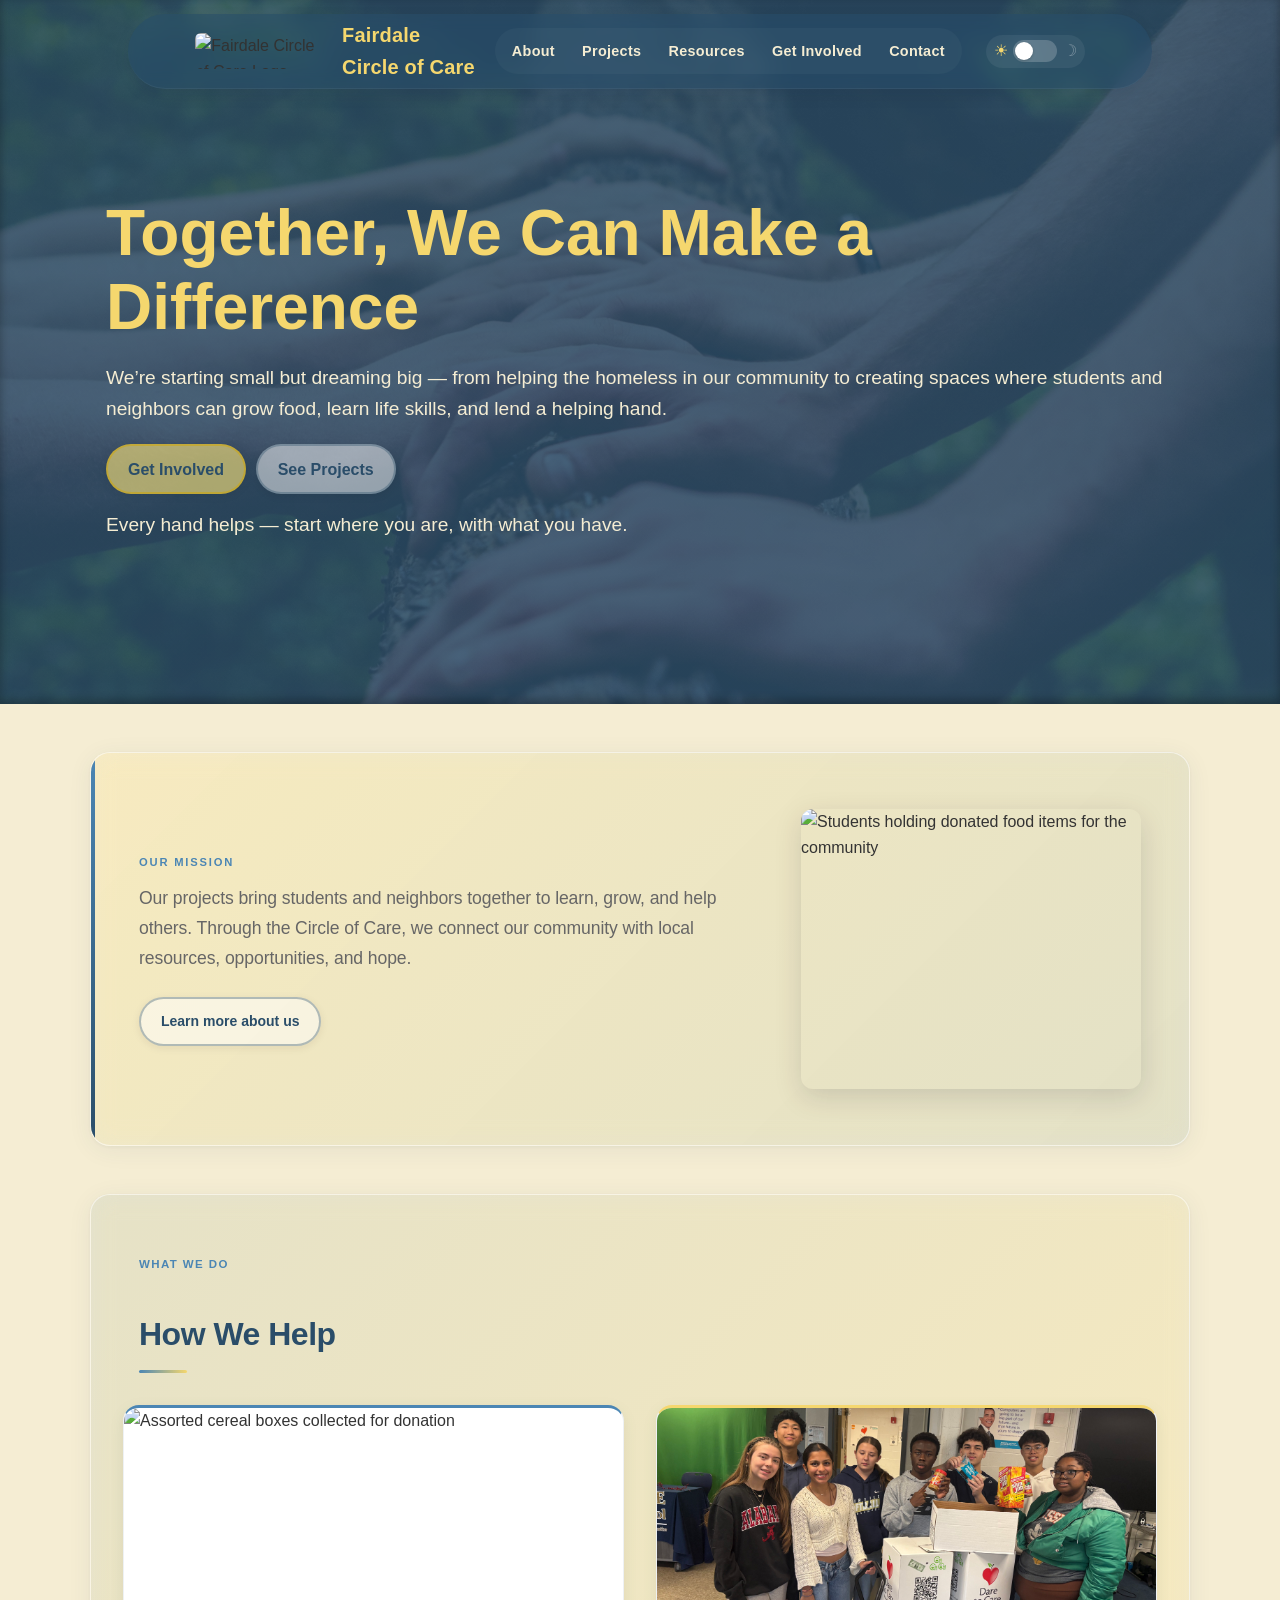
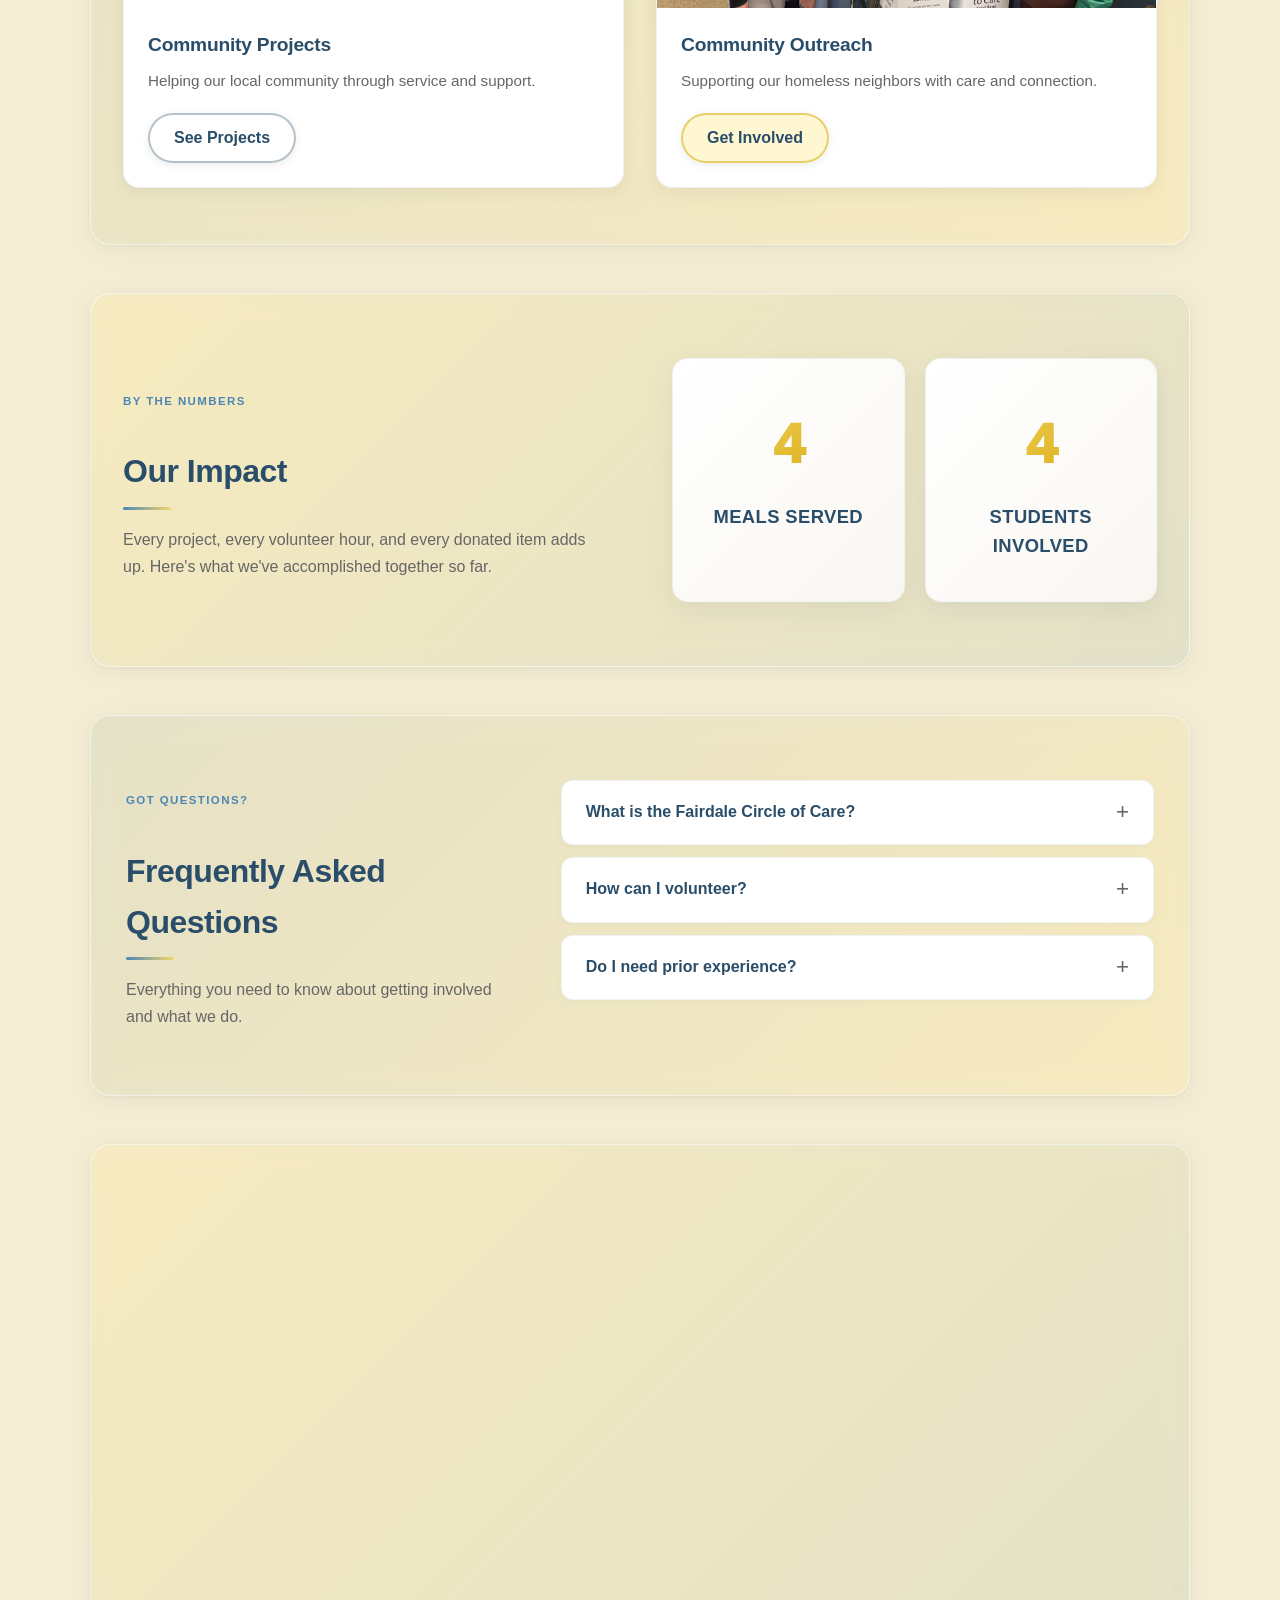
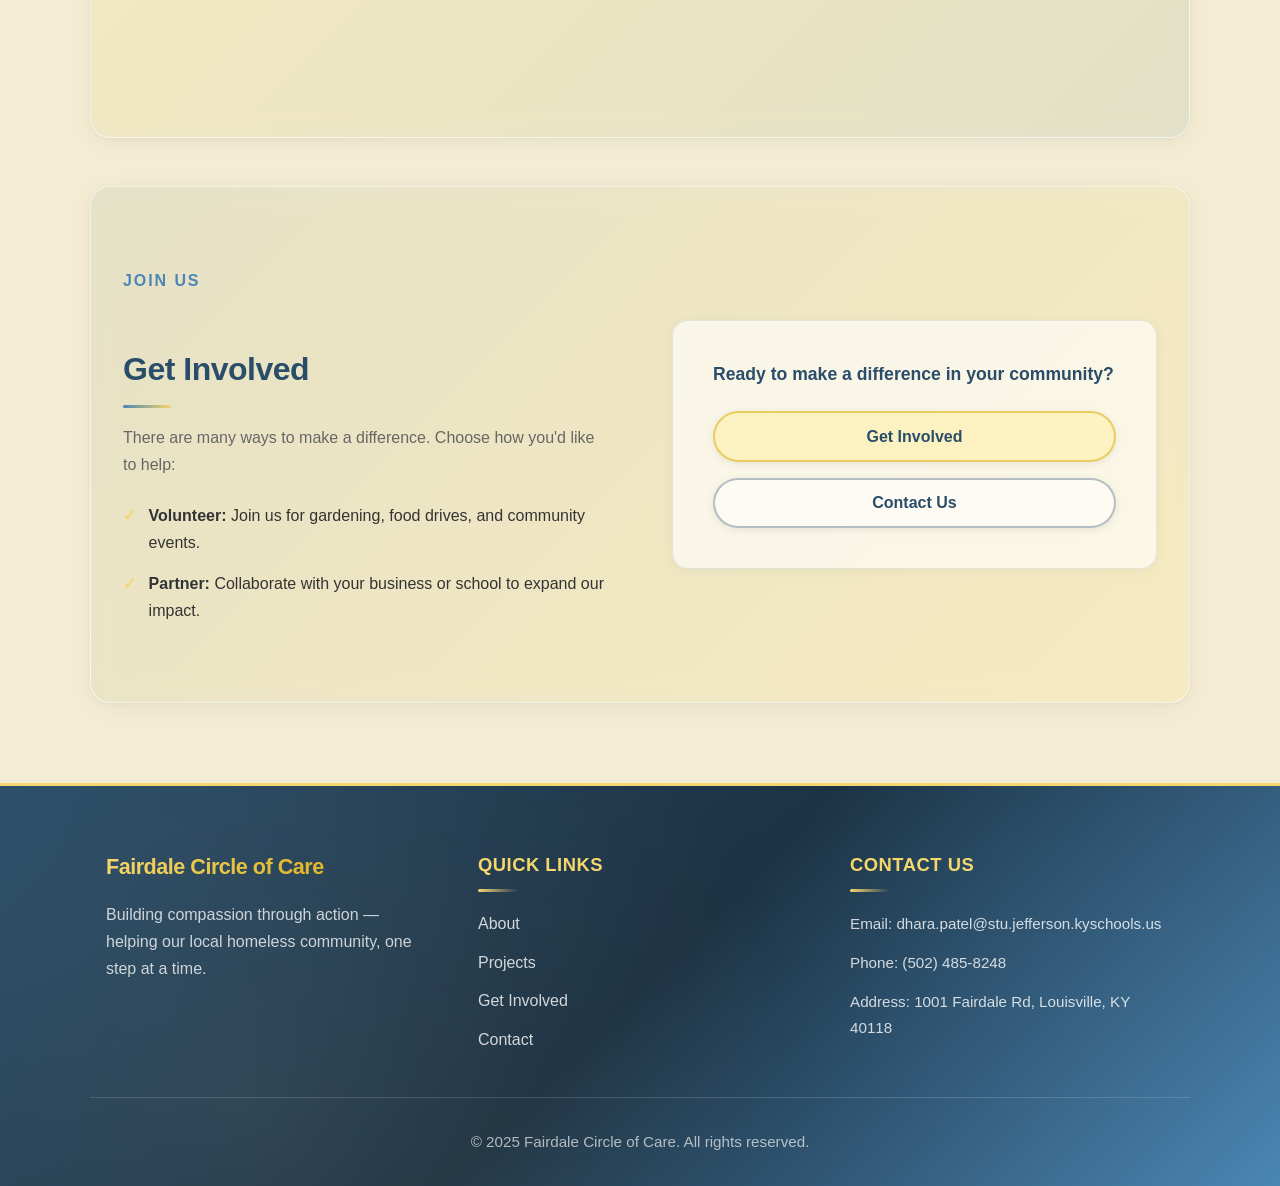
==== index.html @ db637d9d "initial commit Made-with: Cursor" ====
<!DOCTYPE html>
<html lang="en">
<head>
    <meta charset="utf-8" />
    <meta name="viewport" content="width=device-width, initial-scale=1" />
    <title>Fairdale Circle of Care | Home</title>
    <script>
      (function() {
        var theme = localStorage.getItem('theme');
        var prefersDark = window.matchMedia && window.matchMedia('(prefers-color-scheme: dark)').matches;
        var isDark = theme === 'dark' || (!theme && prefersDark);
        document.documentElement.setAttribute('data-theme', isDark ? 'dark' : 'light');
        document.documentElement.setAttribute('data-theme-initial', isDark ? 'dark' : 'light');
      })();
    </script>
    <link rel="stylesheet" href="style.css" />
    <link rel="icon" type="image/x-icon" href="images/Fairdale_High_logo_template_300.png">
</head>
<body>

    <header class="site-header" role="banner">
        <div class="container header-inner">
            <div class="brand">
                <a href="index.html" class="logo">
                        <img src="https://cmsv2-assets.apptegy.net/uploads/21334/logo/24148/Fairdale_High_logo_template_300.png" alt="Fairdale Circle of Care Logo" />
                        <h1 class="site-title">Fairdale Circle of Care</h1>
                </a>
                <p class="site-tagline">Building compassion through action — helping our local homeless community, one step at a time.</p>
            </div>
            <button class="nav-toggle" aria-label="Toggle navigation" aria-expanded="false">
                <span class="bar"></span>
                <span class="bar"></span>
                <span class="bar"></span>
            </button>
            <nav class="site-nav" role="navigation" aria-label="Main navigation">
                <ul>
                    <li><a href="about.html">About</a></li>
                    <li><a href="projects.html">Projects</a></li>
                    <li><a href="resources.html">Resources</a></li>
                    <li><a href="get-involved.html">Get Involved</a></li>
                    <li><a href="contact.html">Contact</a></li>
                </ul>
            </nav>
            <label class="theme-switch" aria-label="Toggle dark mode">
                <input type="checkbox" id="theme-toggle" class="theme-checkbox" />
                <span class="theme-icon theme-icon-sun" aria-hidden="true">☀</span>
                <span class="slider"></span>
                <span class="theme-icon theme-icon-moon" aria-hidden="true">☽</span>
            </label>
            <script>(function(){ var t = document.documentElement.getAttribute('data-theme'); var c = document.getElementById('theme-toggle'); if(c) c.checked = (t === 'dark'); })();</script>
        </div>
    </header>

    <main id="main" class="hero" role="main">
        <div class="container hero-inner">
            <div class="hero-content reveal">
                <h2 class="hero-title">Together, We Can Make a Difference</h2>
                <p class="hero-lead">
                    We’re starting small but dreaming big — from helping the homeless in our community to creating
          spaces where students and neighbors can grow food, learn life
          skills, and lend a helping hand.</p>
                <div class="hero-cta">
                    <a class="btn btn-primary" href="get-involved.html">Get Involved</a>
                    <a class="btn btn-secondary" href="projects.html">See Projects</a>
                </div>
                <p class="hero-note">Every hand helps — start where you are, with what you have.</p>
            </div>
        </div>

    </main>
        <div class="mission reveal">
            <div class="mission-statement">
                <h2>Our Mission</h2>
                <p>Our projects bring students and neighbors together to learn, grow, and help others. Through the Circle of Care, we connect our community with local resources, opportunities, and hope.</p>
                <a class="btn btn-secondary mission-btn" href="about.html">Learn more about us</a>
            </div>
            <div class="mission-image">
                <img src="images/IMG_8258.jpg" alt="Students holding donated food items for the community" />
            </div>
        </div>
    <section class="efforts-section">
        <div class="container efforts-header reveal">
            <p class="section-eyebrow">What we do</p>
            <h2>How We Help</h2>
        </div>
        <div class="efforts" data-stagger>
            <div class="card reveal" id="gardenCard">
                <div class="card-image">
                    <img src="images/IMG_8283.JPG" alt="Assorted cereal boxes collected for donation" />
                </div>
                <h3>Community Projects</h3>
                <p>Helping our local community through service and support.</p>
                <a class="btn btn-secondary" href="projects.html">See Projects</a>
            </div>
            <div class="card reveal" id="commCard">
                <div class="card-image">
                    <img src="images/IMG_8388.JPG" alt="Students posing with boxes of donated items" />
                </div>
                <h3>Community Outreach</h3>
                <p>Supporting our homeless neighbors with care and connection.</p>
                <a class="btn btn-primary" href="get-involved.html">Get Involved</a>
            </div>
        </div>
    </section>
    <!-- Impact statistics section -->
    <section class="impact">
      <div class="container impact-layout">
        <div class="impact-intro reveal">
          <p class="section-eyebrow">By the numbers</p>
          <h2>Our Impact</h2>
          <p class="impact-desc">Every project, every volunteer hour, and every donated item adds up. Here's what we've accomplished together so far.</p>
        </div>
        <div class="impact-stats" data-stagger>
          <div class="stat reveal">
            <span class="count" data-target="100">50+</span>
            <p>Meals Served</p>
          </div>
          <div class="stat reveal">
            <span class="count" data-target="100">200+</span>
            <p>Students Involved</p>
          </div>
        </div>
      </div>
    </section>


    <!-- FAQ section -->
    <section class="faq">
      <div class="container faq-layout">
        <div class="faq-intro reveal">
          <p class="section-eyebrow">Got questions?</p>
          <h2>Frequently Asked Questions</h2>
          <p class="faq-desc">Everything you need to know about getting involved and what we do.</p>
        </div>
        <div class="faq-items reveal">
          <div class="faq-item">
            <button class="faq-question">What is the Fairdale Circle of Care?</button>
            <div class="faq-answer">
              <p>We are a student and community initiative focused on helping our homeless neighbors, building gardens, and teaching life skills through service projects.</p>
            </div>
          </div>
          <div class="faq-item">
            <button class="faq-question">How can I volunteer?</button>
            <div class="faq-answer">
              <p>You can sign up through our <a href="get-involved.html">Get Involved</a> page. Opportunities include gardening, food drives, and event support.</p>
            </div>
          </div>
          <div class="faq-item">
            <button class="faq-question">Do I need prior experience?</button>
            <div class="faq-answer">
              <p>No experience is required! We welcome anyone willing to lend a helping hand and learn along the way.</p>
            </div>
          </div>
        </div>
      </div>
    </section>


    <!-- Testimonials section -->
    <section class="testimonies">
      <div class="container">
        <div class="testimonies-header reveal">
          <p class="section-eyebrow">Testimonials</p>
          <h2>What People Say</h2>
        </div>
        <div class="testimonials-grid" data-stagger>
          <div class="testimonial-card reveal">
            <div class="testimonial-stars">★★★★★</div>
            <p class="testimonial-text">"The Fairdale Circle of Care has made a real difference in our community. Seeing students come together to help others is truly inspiring."</p>
            <p class="testimonial-author">VOLUNTEER: MUSSA OMARR</p>
          </div>
          <div class="testimonial-card reveal">
            <div class="testimonial-stars">★★★★★</div>
            <p class="testimonial-text">"This initiative teaches our students compassion and leadership while making a tangible impact. Couldn't ask for more from a school program."</p>
            <p class="testimonial-author">TEACHER: KATE ADAMS</p>
          </div>
          <div class="testimonial-card reveal">
            <div class="testimonial-stars">★★★★★</div>
            <p class="testimonial-text">"Being part of this community garden changed my perspective on what we can achieve together. Everyone is welcome, and that means everything."</p>
            <p class="testimonial-author">STUDENT: MAKAI GREEN</p>
          </div>
        </div>
      </div>
    </section>


    <!-- ============ GET INVOLVED SECTION =========== -->
    <section class="get-involved" id="get-involved">
      <div class="container get-involved-layout">
        <div class="get-involved-text reveal">
          <p class="section-eyebrow">Join us</p>
          <h2>Get Involved</h2>
          <p>There are many ways to make a difference. Choose how you'd like to help:</p>
          <ul>
            <li><strong>Volunteer:</strong> Join us for gardening, food drives, and community events.</li>
            <li><strong>Partner:</strong> Collaborate with your business or school to expand our impact.</li>
          </ul>
        </div>
        <div class="get-involved-cta-box reveal">
          <p>Ready to make a difference in your community?</p>
          <a class="btn btn-primary" href="get-involved.html">Get Involved</a>
          <a class="btn btn-secondary" href="contact.html">Contact Us</a>
        </div>
      </div>
    </section>


    <!-- ========= FOOTER ========= -->
    <footer class="site-footer">
      <div class="container footer-inner">
        <div class="footer-about">
          <h3>Fairdale Circle of Care</h3>
          <p>Building compassion through action — helping our local homeless community, one step at a time.</p>
        </div>
        <div class="footer-links">
          <h4>Quick Links</h4>
          <ul>
            <li><a href="about.html">About</a></li>
            <li><a href="projects.html">Projects</a></li>
            <li><a href="get-involved.html">Get Involved</a></li>
            <li><a href="contact.html">Contact</a></li>
          </ul>
        </div>
        <div class="footer-contact">
          <h4>Contact Us</h4>
          <p>Email: <a href="mailto:dhara.patel@stu.jefferson.kyschools.us">dhara.patel@stu.jefferson.kyschools.us</a></p>
          <p>Phone: <a href="tel:+15024858248">(502) 485-8248</a></p>
          <p>Address: 1001 Fairdale Rd, Louisville, KY 40118</p>
        </div>
      </div>
      <div class="footer-bottom">
        <p>&copy; 2025 Fairdale Circle of Care. All rights reserved.</p>
      </div>
    </footer>

    <script src="script.js"></script>
</body>
</html>
---- style.css ----
:root { /* colors and typography */
  font-family: Inter, sans-serif;
  font-feature-settings: 'liga' 1, 'calt' 1; /* fix for Chrome */
  --deep-blue: #2a4d69;
  --sky: #4b86b4;
  --soft-gold: #f5d76e;
  --cream: #f5edd3;
  --text: #333333;
  --gray: #666666;
  --mobile-padding: 1rem;
  --tablet-padding: 1.5rem;
  /* Section glass-gradient tokens */
  --section-a: linear-gradient(135deg, rgba(75,134,180,0.10) 0%, rgba(245,215,110,0.10) 100%);
  --section-b: linear-gradient(135deg, rgba(245,215,110,0.10) 0%, rgba(75,134,180,0.12) 100%);
  --section-border: rgba(255,255,255,0.55);
  --section-shadow: 0 4px 24px rgba(42,77,105,0.07), 0 1px 4px rgba(42,77,105,0.05);
}


/* Dark Mode Color Scheme */
[data-theme="dark"] {
  --bg-color: #121212;
  --text-color: #ffffff;
  --section-a: linear-gradient(135deg, rgba(75,134,180,0.18) 0%, rgba(212,168,78,0.10) 100%);
  --section-b: linear-gradient(135deg, rgba(212,168,78,0.10) 0%, rgba(75,134,180,0.18) 100%);
  --section-border: rgba(255,255,255,0.07);
  --section-shadow: 0 4px 24px rgba(0,0,0,0.25), 0 1px 4px rgba(0,0,0,0.15);
}


@supports (font-variation-settings: normal) {
  :root { font-family: InterVariable, sans-serif; }
}
* {
  box-sizing: border-box;
}
html {
  scroll-behavior: smooth;
}
body { /* global body styles */
  margin: 0;
  background-color: var(--cream);
  color: var(--text);
  line-height: 1.6;
  overflow-x: hidden;
}

/* Ensure the root doesn't allow horizontal scrolling — keeps layout clipped to viewport */
html, body {
  max-width: 100vw;
  overflow-x: hidden;
}

/* Guard against oversized images or absolutely positioned decorations causing scroll */
img, picture, video {
  max-width: 100%;
  height: auto;
  display: block;
}

/* Decorative pseudo-elements that sit outside their containers should not cause page scroll */
*:before, *:after {
  box-sizing: border-box;
}


.container { /* global content wrapper */
  max-width: 1100px;
  margin: 0 auto;
  width: 100%;
  padding: 0 1rem;
}

iframe{
  width: 100%;
  height: 600px;
  border: none;
  border-radius: 8px;
  box-shadow: 0 4px 12px rgba(0,0,0,0.1);
}

.site-header { /* sticky header */
  position: fixed;
  top: 0;
  left: 50%;
  transform: translateX(-50%);
  width: 60%;
  z-index: 1000;
  padding: 0.3rem 0;
  background: rgba(42, 77, 105, 0.55); /* thin glass */
  backdrop-filter: blur(8px) saturate(120%);
  -webkit-backdrop-filter: blur(8px) saturate(120%);
  border-bottom: 1px solid rgba(255,255,255,0.05);
  transition: background 240ms ease, box-shadow 240ms ease, transform 240ms ease;
  box-shadow: 0 6px 18px rgba(11, 24, 35, 0.06);
  margin-top: 0.9rem;
  border-radius: 5rem;
}


.site-header.scrolled { /* solid header on scroll */
  background: rgba(42, 77, 105, 0.9);
  box-shadow: 0 10px 30px rgba(11, 24, 35, 0.12);
  transform: translateY(0);
}


@media (max-width: 1310px) {
  .site-header {
    width: 80%;
  }
  .site-nav ul {
    gap: 0.1rem;
    padding: 0.3rem;
  }
  .site-nav a {
    padding: 0.38rem 0.6rem;
    font-size: 0.875rem;
  }
}

@media (max-width: 1024px) {
  .site-header {
    width: 90%;
  }
  .site-nav ul {
    gap: 0.05rem;
    padding: 0.25rem;
  }
  .site-nav a {
    padding: 0.35rem 0.45rem;
    font-size: 0.82rem;
    letter-spacing: 0.1px;
  }
}

@media (max-width: 768px) {
  .site-header {
    width: 90%;
    border-radius: 0;
    margin-top: 0;
  }
}


@media (max-width: 480px) {
  .site-header {
    width: 100%;
  }
}


/* inner layout */
.header-inner {
  display: flex;
  align-items: center;
  justify-content: space-between;
  gap: 1rem;
  max-width: 1100px;
  margin: 0 auto;
  width: 90%;
  padding: 0 1rem;
  min-height: 64px;
}


/* branding */
.site-title {
  color: var(--soft-gold);
  font-size: 1.25rem;
  margin: 0;
  font-weight: 800;
  letter-spacing: 0.2px;
  display: inline-flex;
  align-items: center;
  gap: 0.6rem;
  transition: transform 180ms ease;
  transform-origin: center;
  will-change: transform;
}


.site-title:hover { /* hover effect on site title */
  text-decoration: none;
  transform: scale(1.02);
}


/* show a small tagline on larger screens */
.site-tagline {
  display: none;
  color: rgba(255,255,255,0.85);
  font-weight: 600;
  font-size: 0.85rem;
  margin-left: 0.4rem;
  opacity: 0.95;
}


html[data-theme="dark"] .site-tagline {
  color: rgba(224,224,224,0.85);
}


/* nav container */
.site-nav {
  display: flex;
  align-items: center;
  gap: 0.5rem;
}


.site-nav ul {
  list-style: none;
  display: flex;
  gap: 0.2rem;
  margin: 0;
  padding: 0.3rem;
  align-items: center;
  background: rgba(255,255,255,0.03);
  border-radius: 999px;
  transition: background 180ms ease, box-shadow 180ms ease;
  width: 100%;
  box-sizing: border-box;
  flex:1;
}


/* links */
.site-nav a {
  display: inline-block;
  text-decoration: none;
  color: var(--cream);
  font-weight: 700;
  letter-spacing: 0.3px;
  font-size: 0.9rem;
  padding: 0.4rem 0.75rem;
  border-radius: 999px;
  transition: background 160ms ease, transform 160ms ease, box-shadow 160ms ease;
  backdrop-filter: none;
  white-space: nowrap;
}


/* hover / focus states */
.site-nav a:hover,
.site-nav a:focus {
  background: rgba(255,255,255,0.09);
  transform: translateY(-3px);
  box-shadow: 0 8px 20px rgba(11, 24, 35, 0.09);
  outline: none;
}


/* subtle pressed state */
.site-nav a:active {
  transform: translateY(0);
  box-shadow: none;
}


/* primary CTA inside nav */
.site-nav a.primary {
  background: linear-gradient(180deg, #ffe87c, #d4a500);
  color: var(--deep-blue);
  box-shadow: 0 6px 0 rgba(183,139,0,0.9), 0 10px 20px rgba(0,0,0,0.12);
  font-weight: 800;
}
/* primary CTA hover */
.site-nav a.primary:hover {
  transform: translateY(-2px);
  box-shadow: 0 8px 0 rgba(183,139,0,0.95), 0 12px 28px rgba(0,0,0,0.15);
}


/* responsive: collapse nav into a toggle on small screens */
.nav-toggle {
  display: none;
  flex-direction: column;
  justify-content: center;
  align-items: center;
  gap: 5px;
  width: 40px;
  height: 40px;
  background: rgba(255,255,255,0.1);
  border: none;
  border-radius: 10px;
  cursor: pointer;
  padding: 0;
  flex-shrink: 0;
  transition: background 0.2s ease;
}

.nav-toggle:hover {
  background: rgba(255,255,255,0.18);
}

/* The three bars */
.bar {
  display: block;
  width: 20px;
  height: 2px;
  background: #ffffff;
  border-radius: 2px;
  transition: transform 0.3s ease, opacity 0.3s ease, width 0.3s ease;
  transform-origin: center;
}

/* Animate to X when open */
.nav-toggle.open .bar:nth-child(1) {
  transform: translateY(7px) rotate(45deg);
}
.nav-toggle.open .bar:nth-child(2) {
  opacity: 0;
  width: 0;
}
.nav-toggle.open .bar:nth-child(3) {
  transform: translateY(-7px) rotate(-45deg);
}
/* toggle hover/focus */







/* ========= DARK MODE THEME SWITCH (utility, far right, sun/moon icon) ========= */
.theme-switch {
  display: flex;
  align-items: center;
  gap: 0.35rem;
  cursor: pointer;
  padding: 0.35rem 0.5rem;
  border-radius: 999px;
  background: rgba(255, 255, 255, 0.06);
  transition: background 0.2s ease;
  margin-left: 0.5rem;
  z-index: 2100;
  flex-shrink: 0;
}

.theme-switch:hover {
  background: rgba(255, 255, 255, 0.1);
}

.theme-checkbox {
  position: absolute;
  opacity: 0;
  pointer-events: none;
}

.theme-icon {
  font-size: 1rem;
  line-height: 1;
  opacity: 0.7;
  transition: opacity 0.2s ease;
}

.theme-icon-sun { color: #f5d76e; }
.theme-icon-moon { color: rgba(255,255,255,0.9); }

html[data-theme="dark"] .theme-icon-sun { opacity: 0.4; }
html[data-theme="dark"] .theme-icon-moon { opacity: 1; }

.theme-checkbox:checked ~ .theme-icon-sun { opacity: 0.4; }
.theme-checkbox:checked ~ .theme-icon-moon { opacity: 1; }
.theme-checkbox:not(:checked) ~ .theme-icon-sun { opacity: 1; }
.theme-checkbox:not(:checked) ~ .theme-icon-moon { opacity: 0.4; }

.slider {
  position: relative;
  width: 44px;
  height: 22px;
  background: rgba(255, 255, 255, 0.2);
  border-radius: 999px;
  transition: background 0.2s ease;
}

html[data-theme="dark"] .theme-switch .slider {
  background: rgba(0, 0, 0, 0.3);
}

.slider::before {
  content: '';
  position: absolute;
  width: 18px;
  height: 18px;
  background: white;
  border-radius: 50%;
  top: 2px;
  left: 2px;
  transition: transform 0.25s ease;
  box-shadow: 0 1px 3px rgba(0, 0, 0, 0.2);
}

.theme-checkbox:checked ~ .slider::before {
  transform: translateX(22px);
}


@media (max-width: 780px) {
  .site-header {
    position: fixed;
    top: 0;
    left: 0;
    width: 100%;
    margin-top: 0;
    transform: none;
    border-radius: 0px;
    padding: 0.6rem 1rem;
    background: rgba(42, 77, 105, 0.75);
    backdrop-filter: blur(12px) saturate(150%);
    -webkit-backdrop-filter: blur(12px) saturate(150%);
    box-shadow: 0 4px 24px rgba(0, 0, 0, 0.25);
    border-bottom: 1px solid rgba(255,255,255,0.1);
    z-index: 2000;
    transition: all 0.3s ease;


  }
  .nav-toggle {
    display: inline-flex;
  }

  .header-inner {
    padding: 0 1rem;
    justify-content: space-between;
    align-items: center;
    min-height: 56px;
  }

  /* ensure the theme-switch remains visible and aligned on small screens */
  .header-inner .theme-switch {
    margin-left: 0.5rem;
  }

  /* Mobile nav panel — slides down from header */
  .site-nav {
    position: fixed;
    top: 56px;
    left: 0;
    right: 0;
    width: 100%;
    background: rgba(42, 77, 105, 0.82);
    backdrop-filter: blur(20px) saturate(160%);
    -webkit-backdrop-filter: blur(20px) saturate(160%);
    border-bottom: 1px solid rgba(255,255,255,0.12);
    box-shadow: 0 12px 40px rgba(0,0,0,0.18);
    overflow: hidden;
    /* hidden state */
    max-height: 0;
    opacity: 0;
    pointer-events: none;
    transition: max-height 0.35s cubic-bezier(0.4, 0, 0.2, 1),
                opacity 0.25s ease;
    z-index: 9999;
  }

  .site-nav.open {
    max-height: 400px;
    opacity: 1;
    pointer-events: auto;
  }

  .site-nav ul {
    display: flex;
    flex-direction: column;
    gap: 0;
    padding: 0.5rem 1rem 1rem;
    background: transparent;
    border-radius: 0;
    box-shadow: none;
    width: 100%;
  }

  .site-nav li {
    width: 100%;
    border-bottom: 1px solid rgba(255,255,255,0.06);
  }

  .site-nav li:last-child {
    border-bottom: none;
  }

  .site-nav a {
    display: flex;
    align-items: center;
    width: 100%;
    padding: 1.1rem 0.75rem;
    font-size: 1.1rem;
    font-weight: 700;
    color: rgba(255,255,255,0.92);
    border-radius: 0;
    letter-spacing: 0.2px;
    transition: color 0.2s ease, padding-left 0.2s ease;
  }

  .site-nav a:hover,
  .site-nav a:focus {
    color: #ffffff;
    background: rgba(255,255,255,0.07);
    padding-left: 1.25rem;
    transform: none;
    box-shadow: none;
  }

  .site-nav a.active-page {
    color: var(--soft-gold);
  }

  .site-title {
    font-size: 1rem;
  }
  .hero {
    padding: 6rem 0 0;
    background-position: center;


  }
  .hero-inner {
    flex-direction: column;
    text-align: center;


    padding: 0 1rem;
  }
  .hero-content p{
    font-size:1.2rem;
  }
  .hero-title {
    font-size: 2.5rem;
  }
  .btn {
    padding: 0.6rem 1.2rem;
    font-size: 0.9rem;
  }
  .mission {
    flex-direction: column;
    margin: 2rem 0.5rem;
    padding: 2.5rem 1rem;
    border-radius: 16px;
  }
  .mission-statement p {
    font-size: 1.05rem;
  }
}


/* hero section */
.hero {
  padding-top:8rem;
  background:
    linear-gradient(rgba(42, 77, 105, 0.8), rgba(42, 77, 105, 0.8)),
    url("images/shane-rounce-DNkoNXQti3c-unsplash.jpg") center/cover no-repeat;
  padding:9rem 0;
  background-size:cover;
  color: var(--text);
  position: relative;
  box-shadow: inset 0 -4px 10px rgba(0,0,0,0.3);
}


html[data-theme="dark"] .hero {
  background:
    linear-gradient(rgba(26, 42, 58, 0.9), rgba(26, 42, 58, 0.9)),
    url("https://civicwell.org/wp-content/uploads/2013/07/feature-cultivating-community-gardens.jpg") center/cover no-repeat;
  background-size: cover;
}

html[data-theme="dark"] body{
  background-color: #2a2a2a;

}

/* hero inner layout */
.hero-inner {
  display: flex;
  align-items: center;
  justify-content: space-between;
  gap: 2rem;
  flex-wrap: wrap;
}
/* hero text content */
.hero-content {
  flex: 1 1 500px;
}
.hero-content p{
    font-size:1.2rem;
    color: var(--cream);
}


.hero-title {
  font-size: 4rem;
  color: var(--soft-gold);
  margin-bottom: 1rem;
  line-height: 1.15;
}

/* Inner pages: smaller hero so it doesn’t feel like the homepage */
.hero-inner-page.hero {
  padding: 6rem 0 4rem;
}

/* =====================================================
   PER-PAGE HERO IMAGES
   To change a page's hero image, just update the url()
   below for that page. The overlay tint is automatic.
   ===================================================== */

/* About page — add class="hero hero-inner-page hero-about" to <main> */
.hero-about {
  background-image:
    linear-gradient(rgba(42, 77, 105, 0.75), rgba(42, 77, 105, 0.75)),
    url("images/clay-banks-LjqARJaJotc-unsplash.jpg");
  background-size: cover;
  background-position: center;
}

/* Projects page */
.hero-projects {
  background-image:
    linear-gradient(rgba(42, 77, 105, 0.75), rgba(42, 77, 105, 0.75)),
    url("images/joel-muniz-3k3l2brxmwQ-unsplash.jpg");
  background-size: cover;
  background-position: center;
}

/* Resources page */
.hero-resources {
  background-image:
    linear-gradient(rgba(42, 77, 105, 0.75), rgba(42, 77, 105, 0.75)),
    url("images/victoria-kubiaki-emPsZ6MBCUs-unsplash.jpg");
  background-size: cover;
  background-position: center;
}

/* Get Involved page */
.hero-get-involved {
  background-image:
    linear-gradient(rgba(42, 77, 105, 0.75), rgba(42, 77, 105, 0.75)),
    url("images/h-u-phu-6qt7cVSN6uc-unsplash.jpg");
  background-size: cover;
  background-position: center;
}

/* Contact page */
.hero-contact {
  background-image:
    linear-gradient(rgba(42, 77, 105, 0.75), rgba(42, 77, 105, 0.75)),
    url("images/julian-hochgesang-Dkn8-zPIbwo-unsplash.jpg");
  background-size: cover;
  background-position: center;
}

.hero-inner-page .hero-title {
  font-size: 2.5rem;
  font-weight: 700;
}

.hero-inner-page .hero-lead {
  font-size: 1.05rem;
}
/* hero buttons: primary = bold yellow, secondary = subdued */
.btn {
  display: inline-block;
  padding: 0.65rem 1.25rem;
  border-radius: 30px;
  font-weight: 600;
  text-decoration: none;
  border: 2px solid rgba(42, 77, 105, 0.35);
  color: var(--deep-blue);
  background: rgba(255, 255, 255, 0.5);
  box-shadow: 0 2px 8px rgba(0, 0, 0, 0.08);
  transition: all 0.25s ease;
}

.btn:hover {
  transform: translateY(-1px);
  box-shadow: 0 4px 12px rgba(0, 0, 0, 0.12);
  border-color: rgba(42, 77, 105, 0.5);
}

.btn:active {
  transform: translateY(0);
}

.btn-primary {
  border: 2px solid rgba(212, 168, 0, 0.5);
  color: var(--deep-blue);
  background: rgba(255, 232, 124, 0.35);
  box-shadow: 0 2px 8px rgba(0, 0, 0, 0.08);
}



.btn-primary:hover {
  transform: translateY(-1px);
  box-shadow: 0 4px 12px rgba(0, 0, 0, 0.12);
  border-color: rgba(212, 168, 0, 0.65);
  background: rgba(255, 232, 124, 0.5);
}

.hero .btn-primary {
  background: rgba(255, 232, 124, 0.6);
}

.btn-primary:active {
  transform: translateY(0);
  box-shadow: 0 2px 6px rgba(0, 0, 0, 0.1);
}

html[data-theme="dark"] .btn {
  border-color: rgba(212, 168, 78, 0.3);
  color: rgba(224, 224, 224, 0.95);
  background: rgba(42, 58, 74, 0.5);
}

html[data-theme="dark"] .btn-primary {
  border-color: rgba(212, 168, 78, 0.5);
  color: rgba(224, 224, 224, 0.95);
  background: rgba(212, 168, 78, 0.15);
}

html[data-theme="dark"] .btn-primary:hover {
  border-color: rgba(212, 168, 78, 0.7);
  background: rgba(212, 168, 78, 0.22);
}

/* Secondary = subdued; same as base .btn */
.btn-secondary {
  border: 2px solid rgba(42, 77, 105, 0.35);
  background: rgba(255, 255, 255, 0.5);
  box-shadow: 0 2px 8px rgba(0, 0, 0, 0.08);
}

html[data-theme="dark"] .btn-secondary {
  border-color: rgba(212, 168, 78, 0.3);
  background: rgba(42, 58, 74, 0.5);
}

.hero-cta,
.cta-buttons {
  display: flex;
  flex-wrap: wrap;
  gap: 0.6rem;
  align-items: center;
}


.hero-note {
  margin-top: 1rem;
  color: var(--cream);
}

html[data-theme="dark"] .hero-note {
  color: rgba(224,224,224,0.9);
}

.hero-lead {
  color: var(--cream);
}

html[data-theme="dark"] .hero-lead {
  color: rgba(224,224,224,0.9);
}

html[data-theme="dark"] .hero-content p {
  color: rgba(224,224,224,0.9);
}





/* ========= SCROLL REVEAL ========= */
.reveal {
  opacity: 0;
  transform: translateY(28px);
  transition: opacity 0.6s cubic-bezier(0.22, 0.61, 0.36, 1),
              transform 0.6s cubic-bezier(0.22, 0.61, 0.36, 1);
}

.reveal.visible {
  opacity: 1;
  transform: translateY(0);
}

/* Stagger containers are observed as a unit; children are triggered via JS setTimeout */
[data-stagger] > .reveal,
[data-stagger] .reveal {
  transition-delay: 0ms;
}

/* ========= HOVER LIFT (cards) ========= */
.card:hover,
.testimonial-card:hover,
.benefit-card:hover,
.founder-card:hover,
.about-item:hover,
.stat:hover,
.project-card-wrapper:hover {
  transform: translateY(-5px);
  box-shadow: 0 12px 32px rgba(42,77,105,0.14), 0 2px 8px rgba(42,77,105,0.08);
}

/* ========= BUTTON PULSE (primary CTA) ========= */
@keyframes btnPulse {
  0%   { box-shadow: 0 0 0 0 rgba(75,134,180,0.45); }
  70%  { box-shadow: 0 0 0 10px rgba(75,134,180,0); }
  100% { box-shadow: 0 0 0 0 rgba(75,134,180,0); }
}

.btn.btn-primary {
  animation: btnPulse 2.6s ease-out infinite;
}

.btn.btn-primary:hover,
.btn.btn-primary:focus {
  animation: none;
}

/* ========= SECTION HEADING UNDERLINE DRAW ========= */
@keyframes drawLine {
  from { width: 0; }
  to   { width: 3rem; }
}

.impact h2,
.faq h2,
.testimonies h2,
.get-involved h2,
.about-content h2,
.founders-section h2 {
  position: relative;
  padding-bottom: 0.75rem;
}

.impact h2::after,
.faq h2::after,
.testimonies h2::after,
.get-involved h2::after,
.about-content h2::after,
.founders-section h2::after {
  content: "";
  position: absolute;
  bottom: 0;
  left: 0;
  height: 3px;
  width: 0;
  background: linear-gradient(to right, var(--sky), var(--soft-gold));
  border-radius: 2px;
  transition: width 0.6s cubic-bezier(0.22, 0.61, 0.36, 1) 0.3s;
}

.reveal.visible h2::after,
.reveal.visible + * h2::after {
  width: 3rem;
}

/* Trigger when the heading's own parent becomes visible */
.impact-intro.visible h2::after,
.faq-intro.visible h2::after,
.testimonies-header.visible h2::after,
.get-involved-text.visible h2::after,
.about-content .container .reveal.visible ~ * h2::after {
  width: 3rem;
}

/* Simpler: just always draw when heading is in a .visible ancestor */
.visible > h2::after,
.visible h2::after {
  width: 3rem;
}
.logo{
    text-decoration: none;
    color:inherit;
    gap: 0.6rem;
    display: flex;
    align-items: center;
}


.brand {
    display: flex;
    gap: 0.2rem;
    align-items: center;
}


.logo img{ /* logo image styles */
    height:36px;
    width:auto;
    display:block;
    border-radius: 6px;
}


/* mission section */
.mission {
  display: flex;
  align-items: center;
  gap: 4rem;
  padding: 3.5rem 3rem;
  background: var(--section-b);
  backdrop-filter: blur(12px) saturate(140%);
  -webkit-backdrop-filter: blur(12px) saturate(140%);
  border: 1px solid var(--section-border);
  border-radius: 20px;
  margin: 3rem auto;
  box-shadow: var(--section-shadow);
  max-width: 1100px;
  position: relative;
  overflow: hidden;
}

.mission::before {
  content: "";
  position: absolute;
  top: 0;
  left: 0;
  width: 4px;
  height: 100%;
  background: linear-gradient(to bottom, var(--sky), var(--deep-blue));
  border-radius: 4px 0 0 4px;
}

html[data-theme="dark"] .mission {
  background: var(--section-b);
  border-color: var(--section-border);
  box-shadow: var(--section-shadow);
}

html[data-theme="dark"] .mission::before {
  background: linear-gradient(to bottom, var(--sky), var(--soft-gold));
}
.get-involved {
  padding: 4rem 1rem;
  background: var(--section-a);
  backdrop-filter: blur(12px) saturate(140%);
  -webkit-backdrop-filter: blur(12px) saturate(140%);
  border: 1px solid var(--section-border);
  border-radius: 20px;
  margin: 3rem auto;
  box-shadow: var(--section-shadow);
  max-width: 1100px;
  position: relative;
  overflow: hidden;
}

html[data-theme="dark"] .get-involved {
  background: var(--section-a);
  border-color: var(--section-border);
  box-shadow: var(--section-shadow);
}



.get-involved-layout {
  display: grid;
  grid-template-columns: 1fr 1fr;
  gap: 4rem;
  align-items: center;
}

.get-involved h2 {
  color: var(--deep-blue);
  font-size: 2rem;
  font-weight: 900;
  margin-bottom: 1rem;
  letter-spacing: -0.5px;
}

html[data-theme="dark"] .get-involved h2 {
  color: rgba(224,224,224,0.95);
}

.get-involved p {
  color: var(--gray);
  font-size: 1rem;
  margin-bottom: 1.5rem;
  line-height: 1.7;
}

html[data-theme="dark"] .get-involved p {
  color: rgba(224,224,224,0.75);
}

.get-involved ul {
  list-style: none;
  font-size: 1rem;
  margin: 0 0 0 0;
  padding: 0;
}

html[data-theme="dark"] .get-involved ul {
  color: rgba(224,224,224,0.9);
}

.get-involved li {
  margin-bottom: 0.85rem;
  line-height: 1.7;
  padding-left: 1.6rem;
  position: relative;
  color: var(--text);
}

html[data-theme="dark"] .get-involved li {
  color: rgba(224,224,224,0.85);
}

.get-involved li::before {
  content: "✓";
  position: absolute;
  left: 0;
  color: var(--soft-gold);
  font-weight: 900;
}

.get-involved-cta-box {
  background: rgba(255,255,255,0.6);
  border: 1px solid rgba(42,77,105,0.1);
  border-radius: 16px;
  padding: 2.5rem;
  display: flex;
  flex-direction: column;
  align-items: flex-start;
  gap: 1rem;
  box-shadow: 0 2px 12px rgba(42,77,105,0.06);
}

html[data-theme="dark"] .get-involved-cta-box {
  background: rgba(255,255,255,0.04);
  border-color: rgba(255,255,255,0.08);
}

.get-involved-cta-box p {
  font-size: 1.1rem;
  font-weight: 700;
  color: var(--deep-blue);
  margin: 0 0 0.5rem 0;
  line-height: 1.5;
}

html[data-theme="dark"] .get-involved-cta-box p {
  color: rgba(224,224,224,0.9);
}

.get-involved-cta-box .btn {
  width: 100%;
  text-align: center;
}


/* ========= SECTION EYEBROW LABEL ========= */
.section-eyebrow {
  display: inline-block;
  font-size: 0.72rem;
  font-weight: 700;
  letter-spacing: 0.12em;
  text-transform: uppercase;
  color: var(--sky) !important;
  margin-bottom: 0.6rem;
}

html[data-theme="dark"] .section-eyebrow {
  color: var(--soft-gold) !important;
}

/* Impact Section */
.impact {
  padding: 4rem 1rem;
  background: var(--section-b);
  backdrop-filter: blur(12px) saturate(140%);
  -webkit-backdrop-filter: blur(12px) saturate(140%);
  border: 1px solid var(--section-border);
  border-radius: 20px;
  margin: 3rem auto;
  box-shadow: var(--section-shadow);
  max-width: 1100px;
  position: relative;
  overflow: hidden;
}

html[data-theme="dark"] .impact {
  background: var(--section-b);
  border-color: var(--section-border);
  box-shadow: var(--section-shadow);
}
.impact-layout {
  display: grid;
  grid-template-columns: 1fr 1fr;
  gap: 4rem;
  align-items: center;
}

.impact-intro {
  position: relative;
  z-index: 1;
}

.impact h2 {
  color: var(--deep-blue);
  font-size: 2rem;
  font-weight: 900;
  margin-bottom: 1rem;
  text-align: left;
  position: relative;
  z-index: 1;
  letter-spacing: -0.5px;
}

html[data-theme="dark"] .impact h2 {
  color: rgba(224,224,224,0.95);
}

.impact-desc {
  color: var(--gray);
  font-size: 1rem;
  line-height: 1.7;
  margin: 0;
}

html[data-theme="dark"] .impact-desc {
  color: rgba(224,224,224,0.7);
}

.impact-stats {
  display: grid;
  grid-template-columns: 1fr 1fr;
  gap: 1.25rem;
  position: relative;
  z-index: 1;
}
.stat {
  background: linear-gradient(135deg, #ffffff 0%, #f9f7f2 100%);
  padding: 2.5rem;
  border-radius: 16px;
  text-align: center;
  box-shadow: 0 8px 25px rgba(42,77,105,0.08);
  border: 1px solid rgba(42,77,105,0.05);
  transition: all 0.4s cubic-bezier(0.2, 0.8, 0.2, 1);
  position: relative;
  overflow: hidden;
}


html[data-theme="dark"] .stat {
  background: linear-gradient(135deg, #2a3a4a 0%, #1e2e3e 100%);
  box-shadow: 0 8px 25px rgba(0,0,0,0.3);
  border: 1px solid rgba(212,168,78,0.1);
}
.stat::before {
  content: "";
  position: absolute;
  top: 0;
  left: -100%;
  width: 100%;
  height: 100%;
  background: linear-gradient(90deg, transparent, rgba(245,237,211,0.4), transparent);
  transition: left 0.6s ease;
}
.stat:hover::before {
  left: 100%;
}
.stat:hover {
  transform: translateY(-12px) scale(1.05);
  box-shadow: 0 16px 40px rgba(42,77,105,0.16);
}
.count {
  display: block;
  font-size: 3.5rem;
  font-weight: 950;
  background: linear-gradient(135deg, var(--soft-gold) 0%, #d4a500 100%);
  -webkit-background-clip: text;
  -webkit-text-fill-color: transparent;
  background-clip: text;
  margin-bottom: 0.8rem;
  letter-spacing: -1px;
}
.stat p {
  color: var(--deep-blue);
  font-size: 1.15rem;
  font-weight: 800;
  margin: 0;
  letter-spacing: 0.4px;
  text-transform: uppercase;
}

html[data-theme="dark"] .stat p {
  color: rgba(224,224,224,0.95);
}


@media (max-width: 780px) {
  .impact {
    padding: 2.5rem 1rem;
    border-radius: 12px;
    margin: 2rem 0.5rem;
    box-shadow: 0 6px 20px rgba(42,77,105,0.08);
    max-width: 100%;
  }
  .impact h2 {
    font-size: 1.6rem;
    margin-bottom: 1.8rem;
  }
  .impact-stats {
    gap: 1.8rem;
  }
  .stat {
    padding: 1.8rem 1rem;
  }
  .count {
    font-size: 2.8rem;
  }
  .stat p {
    font-size: 0.95rem;
  }
  .get-involved {
    padding: 2rem 1rem;
    border-radius: 12px;
    margin: 2rem 0.5rem;
    max-width: 100%;
  }
  .get-involved h2 {
    font-size: 1.6rem;
  }
  .get-involved p {
    font-size: 1rem;
  }
  .get-involved ul {
    font-size: 1rem;
    margin-bottom: 1.8rem;
  }
  .get-involved li {
    margin-bottom: 0.8rem;
  }
  .get-involved .btn.btn-primary {
    font-size: 1rem;
    padding: 0.8rem 1.8rem;
  }
}



@media (max-width: 480px) {
  .why-us .container, .get-involved .container {
    padding: 0;
    max-width: 100%;
  }
  .why-us h2, .get-involved h2 {
    font-size: 1.3rem;
  }
  .why-us p, .get-involved p {
    font-size: 1rem;
  }
  .why-us ul, .get-involved ul {
    font-size: 0.98rem;
    padding-left: 1rem;
  }
}






/* mission statement card */
.mission-statement {
  flex: 1;
  line-height: 1.7;
  position: relative;
  z-index: 1;
}

.mission-statement h2 {
  margin: 0 0 0.75rem 0;
  font-size: 0.7rem;
  font-weight: 800;
  letter-spacing: 1.8px;
  text-transform: uppercase;
  text-align: left;
  color: var(--sky);
}

html[data-theme="dark"] .mission-statement h2 {
  color: var(--soft-gold);
}

.mission-statement p {
  margin: 0 0 1.5rem 0;
  font-size: 1.1rem;
  font-weight: 400;
  line-height: 1.7;
  letter-spacing: -0.1px;
  text-align: left;
  color: var(--gray);
}

html[data-theme="dark"] .mission-statement p {
  color: rgba(224,224,224,0.7);
}

.mission-btn {
  display: inline-block;
  font-size: 0.875rem;
}




/* responsive adjustments */
@media (max-width: 780px) {
  .mission {
    flex-direction: column;
    gap: 1.5rem;
    padding: 2rem 1.5rem;
    margin: 2rem 0.5rem;
    border-radius: 16px;
  }
  .mission-image {
    flex: none;
    width: 100%;
    height: 220px;
  }
  .mission-statement {
    width: 100%;
  }
  .mission-statement h2 {
    font-size: 0.7rem;
  }
  .mission-statement p {
    font-size: 1rem;
  }
}


.efforts-section {
  background: var(--section-a);
  backdrop-filter: blur(12px) saturate(140%);
  -webkit-backdrop-filter: blur(12px) saturate(140%);
  border: 1px solid var(--section-border);
  border-radius: 20px;
  box-shadow: var(--section-shadow);
  max-width: 1100px;
  margin: 3rem auto;
  padding: 3rem 2rem 3.5rem;
}

html[data-theme="dark"] .efforts-section {
  background: var(--section-a);
  border-color: var(--section-border);
  box-shadow: var(--section-shadow);
}

.efforts-header {
  margin-bottom: 2rem;
}

.efforts-header h2 {
  color: var(--deep-blue);
  font-size: 2rem;
  font-weight: 900;
  margin-bottom: 0;
  letter-spacing: -0.5px;
  position: relative;
  padding-bottom: 0.75rem;
}

html[data-theme="dark"] .efforts-header h2 {
  color: rgba(224,224,224,0.95);
}

.efforts-header h2::after {
  content: "";
  position: absolute;
  bottom: 0;
  left: 0;
  height: 3px;
  width: 0;
  background: linear-gradient(to right, var(--sky), var(--soft-gold));
  border-radius: 2px;
  transition: width 0.6s cubic-bezier(0.22, 0.61, 0.36, 1) 0.3s;
}

.efforts-header.visible h2::after {
  width: 3rem;
}

.efforts {
  display: grid;
  grid-template-columns: repeat(auto-fit, minmax(380px, 1fr));
  gap: 2rem;
  max-width: 1100px;
  margin: 0 auto;
}


.card {
  border-radius: 16px;
  overflow: hidden;
  width: 100%;
  text-align: left;
  background: #ffffff;
  color: var(--text);
  border: 1px solid rgba(42, 77, 105, 0.08);
  box-shadow: 0 4px 16px rgba(11, 24, 35, 0.07);
  transition: transform 260ms ease, box-shadow 260ms ease;
  display: flex;
  flex-direction: column;
}


html[data-theme="dark"] .card {
  background: #1e2d3d;
  border-color: rgba(255, 255, 255, 0.06);
  color: #e0e0e0;
  box-shadow: 0 4px 16px rgba(0, 0, 0, 0.3);
}


.card:hover {
  transform: translateY(-6px);
  box-shadow: 0 16px 40px rgba(42, 77, 105, 0.14);
}

html[data-theme="dark"] .card:hover {
  box-shadow: 0 16px 40px rgba(0, 0, 0, 0.4);
}


.card h3 {
  font-size: 1.2rem;
  font-weight: 800;
  margin: 0 0 0.5rem 0;
  color: var(--deep-blue);
  letter-spacing: -0.2px;
}

html[data-theme="dark"] .card h3 {
  color: var(--soft-gold);
}


.card p {
  font-size: 0.95rem;
  color: var(--gray);
  opacity: 1;
  line-height: 1.6;
  margin: 0 0 1.25rem 0;
}

html[data-theme="dark"] .card p {
  color: rgba(224, 224, 224, 0.8);
}

.card > h3,
.card > p,
.card > a {
  padding-left: 1.5rem;
  padding-right: 1.5rem;
}

.card > h3 {
  padding-top: 1.4rem;
}

.card > a {
  margin: 0 1.5rem 1.5rem;
  align-self: flex-start;
}


#gardenCard {
  border-top: 3px solid var(--sky);
}

#commCard {
  border-top: 3px solid var(--soft-gold);
}

#skillCard {
  border-top: 3px solid var(--sky);
}

html[data-theme="dark"] #gardenCard,
html[data-theme="dark"] #commCard,
html[data-theme="dark"] #skillCard {
  border-top-color: rgba(245, 215, 110, 0.6);
}

.card::before {
  display: none;
}
/* Project card — more card-like visual treatment (enlarged) */
.project-body.modern {
  padding: 2rem;
  border-radius: 16px;
  background: #ffffff;
  border: 1px solid rgba(42,77,105,0.08);
  box-shadow: 0 4px 16px rgba(11,24,35,0.06), 0 12px 40px rgba(11,24,35,0.04);
  position: relative;
  z-index: 2;
}



html[data-theme="dark"] .project-body.modern {
  background: #1e2d3d;
  border: 1px solid rgba(255,255,255,0.06);
  box-shadow: 0 4px 16px rgba(0,0,0,0.3), 0 12px 40px rgba(0,0,0,0.2);
}

/* header banner */
.project-header {
  background: linear-gradient(135deg, #ffe87c 0%, #f7d45c 15%, #ffe8a5 100%);
  padding: 1rem 1.25rem;
  border-radius: 16px;
  box-shadow: 0 6px 15px rgba(0,0,0,0.08);
  margin-bottom: 1.5rem;
}

html[data-theme="dark"] .project-header {
  background: linear-gradient(135deg, rgba(212,168,78,0.3) 0%, rgba(212,168,78,0.2) 15%, rgba(212,168,78,0.25) 100%);
  box-shadow: 0 6px 15px rgba(0,0,0,0.3);
}

/* small top badge */
.project-badge {
  display: inline-block;
  background: rgba(255,255,255,0.9);
  padding: 0.3rem 0.8rem;
  border-radius: 999px;
  font-size: 1rem;
  font-weight: 700;
  color: #2a4d69;
  margin-bottom: 0.5rem;
}

html[data-theme="dark"] .project-badge {
  background: rgba(212,168,78,0.2);
  color: rgba(224,224,224,0.95);
}

/* subtitle under the title */
.project-subtitle {
  margin: 0.25rem 0 0;
  color: rgba(11,24,35,0.7);
  font-weight: 600;
}

html[data-theme="dark"] .project-subtitle {
  color: rgba(224,224,224,0.8);
}

/* Project title, description, and other text elements */
.project-title {
  color: var(--deep-blue);
}

/* Tabbed project card: name first, then tabs */
.project-tabbed .project-card {
  padding: 1.5rem;
  border-radius: 20px;
  overflow: hidden;
}

.project-tabbed-header {
  margin-bottom: 1.25rem;
  padding-bottom: 0.75rem;
  border-bottom: 1px solid rgba(42,77,105,0.1);
}

html[data-theme="dark"] .project-tabbed-header {
  border-bottom-color: rgba(212,168,78,0.2);
}

.project-name {
  font-size: 1.75rem;
  font-weight: 800;
  color: var(--deep-blue);
  margin: 0 0 0.35rem 0;
  letter-spacing: -0.3px;
  line-height: 1.2;
}

html[data-theme="dark"] .project-name {
  color: rgba(224,224,224,0.95);
}

.project-meta {
  margin: 0;
  font-size: 0.95rem;
  color: rgba(11,24,35,0.65);
  font-weight: 600;
}

html[data-theme="dark"] .project-meta {
  color: rgba(224,224,224,0.75);
}

.project-tabs {
  display: flex;
  flex-wrap: wrap;
  gap: 0;
  margin-bottom: 1.5rem;
  border-bottom: 2px solid rgba(42,77,105,0.1);
  position: relative;
}

html[data-theme="dark"] .project-tabs {
  border-bottom-color: rgba(255,255,255,0.08);
}

.project-tabs .project-tab {
  padding: 0.6rem 1.1rem;
  font-size: 0.875rem;
  font-weight: 700;
  letter-spacing: 0.3px;
  color: var(--gray);
  background: transparent;
  border: none;
  border-bottom: 2px solid transparent;
  margin-bottom: -2px;
  border-radius: 0;
  cursor: pointer;
  transition: color 0.2s ease, border-color 0.2s ease;
  position: relative;
}

.project-tabs .project-tab:hover {
  color: var(--deep-blue);
}

.project-tabs .project-tab.active {
  color: var(--deep-blue);
  border-bottom-color: var(--sky);
}

html[data-theme="dark"] .project-tabs .project-tab {
  color: rgba(224,224,224,0.5);
}

html[data-theme="dark"] .project-tabs .project-tab:hover {
  color: rgba(224,224,224,0.9);
}

html[data-theme="dark"] .project-tabs .project-tab.active {
  color: var(--soft-gold);
  border-bottom-color: var(--soft-gold);
}

.project-tab-panels {
  position: relative;
  min-height: 200px;
  overflow: hidden;
}

.project-tab-panel {
  display: none;
}

.project-tab-panel.active {
  display: block;
}

/* --- Tab transition animations --- */

/* Incoming panel slides in from the right (going forward) */
.project-tab-panel.tab-enter-right {
  display: block;
  animation: tabSlideInRight 0.32s cubic-bezier(0.22, 0.61, 0.36, 1) both;
}

/* Incoming panel slides in from the left (going backward) */
.project-tab-panel.tab-enter-left {
  display: block;
  animation: tabSlideInLeft 0.32s cubic-bezier(0.22, 0.61, 0.36, 1) both;
}

/* Outgoing panel slides out to the left (going forward) */
.project-tab-panel.tab-exit-left {
  display: block;
  position: absolute;
  top: 0;
  left: 0;
  width: 100%;
  pointer-events: none;
  animation: tabSlideOutLeft 0.28s cubic-bezier(0.55, 0, 0.1, 1) both;
}

/* Outgoing panel slides out to the right (going backward) */
.project-tab-panel.tab-exit-right {
  display: block;
  position: absolute;
  top: 0;
  left: 0;
  width: 100%;
  pointer-events: none;
  animation: tabSlideOutRight 0.28s cubic-bezier(0.55, 0, 0.1, 1) both;
}

@keyframes tabSlideInRight {
  from { opacity: 0; transform: translateX(40px); }
  to   { opacity: 1; transform: translateX(0); }
}

@keyframes tabSlideInLeft {
  from { opacity: 0; transform: translateX(-40px); }
  to   { opacity: 1; transform: translateX(0); }
}

@keyframes tabSlideOutLeft {
  from { opacity: 1; transform: translateX(0); }
  to   { opacity: 0; transform: translateX(-40px); }
}

@keyframes tabSlideOutRight {
  from { opacity: 1; transform: translateX(0); }
  to   { opacity: 0; transform: translateX(40px); }
}

.project-photos-panel .project-photos-grid {
  display: grid;
  grid-template-columns: repeat(auto-fill, minmax(180px, 1fr));
  gap: 1rem;
  margin-top: 0.5rem;
}

.project-photos-grid img {
  width: 100%;
  height: 180px;
  object-fit: cover;
  border-radius: 12px;
  box-shadow: 0 4px 12px rgba(0,0,0,0.1);
}

html[data-theme="dark"] .project-photos-grid img {
  box-shadow: 0 4px 12px rgba(0,0,0,0.3);
}

html[data-theme="dark"] .project-title {
  color: rgba(224,224,224,0.95);
}

.project-description,
.project-collecting,
.project-impact {
  color: var(--text);
}

html[data-theme="dark"] .project-description,
html[data-theme="dark"] .project-collecting,
html[data-theme="dark"] .project-impact {
  color: rgba(224,224,224,0.9);
}

/* h4 headings in project cards */
.project-body.modern h4 {
  color: var(--deep-blue);
}

html[data-theme="dark"] .project-body.modern h4 {
  color: rgba(224,224,224,0.95);
}

/* Modern Timeline */
.timeline {
  display: flex;
  flex-direction: column;
  gap: 1.4rem;
  margin-top: 1rem;
  border-left: 2px solid rgba(255,255,255,0.15);
  padding-left: 1.2rem;
}

html[data-theme="dark"] .timeline {
  border-left: 2px solid rgba(212,168,78,0.3);
}

.step {
  position: relative;
}

.step-marker {
  width: 11px;
  height: 11px;
  background: var(--soft-gold);
  border-radius: 50%;
  position: absolute;
  left: -1.65rem;
  top: 0.35rem;
  box-shadow: 0 0 8px rgba(245,215,110,0.8);
}

.step-content h5 {
  margin: 0;
  font-size: 1.05rem;
  color: var(--deep-blue);
  font-weight: 700;
}

html[data-theme="dark"] .step-content h5 {
  color: rgba(224,224,224,0.95);
}

.step-content p {
  margin: 0.2rem 0 0;
  font-size: 0.9rem;
  opacity: 0.85;
}

html[data-theme="dark"] .step-content p {
  color: rgba(224,224,224,0.85);
}

/* Native progress styling to match brand */
.project-progress-container {
  width: 100%;
  margin-top: 0.5rem;
  display: flex;
  flex-direction: column;
  gap: 0.35rem;
}

/* Label above the bar */
.progress-label {
  font-size: 0.92rem;
  font-weight: 700;
  color: var(--deep-blue);
  opacity: 0.85;
  letter-spacing: 0.3px;
}

html[data-theme="dark"] .progress-label {
  color: rgba(224,224,224,0.9);
}

/* Modern progress bar */
.project-progress {
  width: 100%;
  height: 14px;
  appearance: none;
  -webkit-appearance: none;
  border-radius: 999px;
  overflow: hidden;
  background: rgba(11,24,35,0.08);
  border: 1px solid rgba(11,24,35,0.06);
  box-shadow: inset 0 2px 4px rgba(0,0,0,0.05);
}

html[data-theme="dark"] .project-progress {
  background: rgba(0,0,0,0.3);
  border: 1px solid rgba(212,168,78,0.2);
  box-shadow: inset 0 2px 4px rgba(0,0,0,0.2);
}

/* Chrome + Safari */
.project-progress::-webkit-progress-bar {
  background: rgba(11,24,35,0.08);
  border-radius: 999px;
}

html[data-theme="dark"] .project-progress::-webkit-progress-bar {
  background: rgba(0,0,0,0.3);
}

.project-progress::-webkit-progress-value {
  background: linear-gradient(90deg, #42a5f5 0%, #1e88e5 100%);
  border-radius: 999px;
  transition: width 300ms ease;
}

/* Firefox */
.project-progress::-moz-progress-bar {
  background: linear-gradient(90deg, #ffe87c, #d4a500);
  border-radius: 999px;
}

.projects.container {
  margin: 3rem auto;
  padding: 2.25rem;
  color: var(--deep-blue);
    overflow-x: hidden;
  overflow-y: visible;
  position: relative;
}
.projects .project {
  box-sizing: border-box;
}




/* section heading treatment to read as a distinct banner */
.projects .section-title {
    margin: 0 0 1.5rem 0;
  padding: 0;                     /* remove extra padding */
  font-size: 1.8rem;              /* smaller font */
  font-weight: 600;               /* lighter weight */
  color: rgba(11,24,35,0.7);      /* softer color */
  background: none;               /* remove gradient */
  border: none;                   /* remove border */
  border-radius: 0;               /* no rounded corners */
  box-shadow: none;               /* remove shadow */
  text-align: left;               /* align with grid/container */
}

/* grid for project items inside the section */
.projects-grid {
  display: grid;
  grid-template-columns: 1fr;
  gap: 1rem;               /* slightly smaller gap on mobile */
  margin-top: 2rem;
  width: 100%;
  max-width: 100%;
  box-sizing: border-box;
}


/* individual project cards inside this section */
.projects .project {
  background: linear-gradient(180deg, #ffffff, #f7f1e4);
  border-radius: 12px;
  padding: 1.25rem;
  box-shadow: 0 12px 30px rgba(11,24,35,0.06);
  border-left: 6px solid var(--soft-gold);
  color: var(--deep-blue);
  transition: transform 240ms ease, box-shadow 240ms ease, opacity 200ms ease;
}

.projects .project:hover {
  transform: translateY(-6px);
  box-shadow: 0 22px 50px rgba(11,24,35,0.12);
}

/* Mobile responsive adjustments */
@media (max-width: 768px) {
  .project-body.modern {
  padding: 1.5rem;
  border-radius: 12px;
  font-size: 0.95rem;
  }

  .project-header {
  padding: 0.75rem 1rem;
  margin-bottom: 1rem;
  }

  .projects .section-title {
  font-size: 1.75rem;
  padding: 0.75rem 1rem;
  margin: 0 0 1.5rem 0;
  }

  .projects-grid {
  padding: 0;
  gap: 1rem;
  }

  .projects .project {
  padding: 1rem;
  border-left: 4px solid var(--soft-gold);
  }

  .projects.container {
  padding: 1.5rem;
  margin: 2rem auto;
  }

  .timeline {
  gap: 1rem;
  padding-left: 1rem;
  }

  .step-marker {
  left: -1.4rem;
  }

  .step-content h5 {
  font-size: 0.95rem;
  }

  .step-content p {
    font-size: 0.85rem;
  }

  .slide .project-card {
    padding: 10px;
    overflow-x: hidden;
    width: 100%;
    box-sizing: border-box;
  }
  

  /* Mobile-first responsive design for project cards */
  @media (max-width: 480px) {
    .project-slider-wrapper {
      padding: 0 10px;
    }
    
    .slide .project-card {
      padding: 15px;
      margin: 0;
      border-radius: 12px;
      width: 100%;
      box-sizing: border-box;
    }
    
    .project-body.modern {
      padding: 1.2rem 1rem;
    }
    
    .project-header {
      padding: 0.7rem 1rem;
      margin-bottom: 0.8rem;
    }
    
    .project-title {
      font-size: 1.1rem;
    }
    
    .project-subtitle {
      font-size: 0.85rem;
    }
    
    .project-description,
    .project-collecting,
    .project-impact {
      font-size: 0.9rem;
      line-height: 1.4;
    }
    
    .timeline {
      padding-left: 0.8rem;
      gap: 0.8rem;
    }
    
    .step-content h5 {
      font-size: 0.9rem;
    }
    
    .step-content p {
      font-size: 0.8rem;
    }
    
    .project-progress-container {
      margin-top: 0.4rem;
    }
    
    .project-progress {
      height: 10px;
    }
    
    .btn {
      padding: 0.5rem 0.8rem;
      font-size: 0.85rem;
    }
  }
}

@media (max-width: 420px) {
  .project-slider-wrapper {
    padding: 0 5px;
  }
  
  .slide .project-card {
    padding: 8px;
  }
  
  .project-body.modern {
    padding: 0.5rem 0.4rem;
  }
  
  .project-header {
    padding: 0.4rem 0.5rem;
    margin-bottom: 0.5rem;
  }
  
  .project-title {
    font-size: 0.9rem;
  }
  
  .project-subtitle {
    font-size: 0.75rem;
  }
  
  .project-description,
  .project-collecting,
  .project-impact {
    font-size: 0.8rem;
  }
  
  .timeline {
    padding-left: 0.5rem;
    gap: 0.5rem;
  }
  
  .step-content h5 {
    font-size: 0.8rem;
  }
  
  .step-content p {
    font-size: 0.7rem;
  }
  
  .slide-btn {
    width: 32px;
    height: 32px;
    font-size: 1.1rem;
  }
  
  .projects.container {
    padding: 0.75rem;
  }
  
  .impact-stats-row {
    gap: 0.5rem;
    margin: 0.75rem 0 1rem;
  }
  
  .impact-stat {
    padding: 0.75rem 0.5rem;
    min-width: 80px;
  }
}

.project-activity{
  color:#1976d2;
  font-weight:700;
}

html[data-theme="dark"] .project-activity {
  color: #64b5f6;
}

.project-slider-wrapper {
  position: relative;
  overflow: hidden;
}

.project-slider {
  display: flex;
  gap: 1rem;
  overflow-x: auto;
  scroll-snap-type: x mandatory;
  scroll-behavior: smooth;
  -webkit-overflow-scrolling: touch; /* for smooth scrolling on iOS */
}

.project-slider::-webkit-scrollbar {
  display: none;
}


/* Each Slide: use a fixed flex-basis so each slide equals the wrapper width.
   This prevents percentage-based recursion where slide width becomes relative
   to the sliding track instead of the visible wrapper. */
.slide,
.slide-projpage {
  flex: 0 0 100%;
  scroll-snap-align: start;
  
}

.slide-projpage{
  display: flex;
  align-items: center;
  justify-content: center;
  
}

/* Ensure all slide types have consistent sizing on mobile */
@media (max-width: 480px) {
  .slide,
  .slide-projpage {
    width: 100% !important;
    max-width: 100% !important;
    flex-basis: 100% !important;
  }
  
  .slide-projpage img {
    width: 100%;
    height: auto;
    max-width: 100%;
    object-fit: contain;
  }
}

/* Slide with project card */
.slide .project-card {
  background: #fff;
  border-radius: 16px;
  padding: 20px;
  box-shadow: 0 4px 12px rgba(0,0,0,0.08);
  width:100%;
  
}

html[data-theme="dark"] .slide .project-card {
  background: #2a3a4a;
  box-shadow: 0 4px 12px rgba(0,0,0,0.3);
}

/* Image slide */
.slide-projpage img {
  width: 100%;
  height: 100%;
  max-height: 70vh;      /* prevents giant images */
  object-fit: contain;  /* no cropping */
  display: block;
}

/* ============================
   SLIDER BUTTONS
=============================== */

.slide-btn {
  position: absolute;
  top: 50%;
  transform: translateY(-50%);
  background: rgba(0,0,0,0.45);
  border: none;
  color: white;
  font-size: 1.5rem;
  width: 30px;
  height: 30px;
  cursor: pointer;
  border-radius: 50%;
  display: flex;
  align-items: center;
  justify-content: center;
  z-index: 20;
  transition: background 0.25s ease;
}

.slide-btn:hover {
  background: rgba(0,0,0,0.65);
}

.slide-btn.prev {
  left: 10px;
}

.slide-btn.next {
  right: 10px;
}


/* FAQ Section */
.faq {
  padding: 4rem 1rem;
  background: var(--section-a);
  backdrop-filter: blur(12px) saturate(140%);
  -webkit-backdrop-filter: blur(12px) saturate(140%);
  border: 1px solid var(--section-border);
  border-radius: 20px;
  margin: 3rem auto;
  box-shadow: var(--section-shadow);
  max-width: 1100px;
  position: relative;
  overflow: hidden;
}

html[data-theme="dark"] .faq {
  background: var(--section-a);
  border-color: var(--section-border);
  box-shadow: var(--section-shadow);
}
.faq .container {
  max-width: 1060px;
  margin: 0 auto;
  position: relative;
  z-index: 1;
}

.faq-layout {
  display: grid;
  grid-template-columns: 1fr 1.6fr;
  gap: 4rem;
  align-items: start;
}

.faq-intro {
  position: sticky;
  top: 2rem;
}

.faq-desc {
  color: var(--gray);
  font-size: 1rem;
  line-height: 1.7;
  margin: 0;
}

html[data-theme="dark"] .faq-desc {
  color: rgba(224,224,224,0.7);
}

.faq h2 {
  color: var(--deep-blue);
  font-size: 2rem;
  font-weight: 900;
  margin-bottom: 1rem;
  text-align: left;
  letter-spacing: -0.5px;
}

html[data-theme="dark"] .faq h2 {
  color: rgba(224,224,224,0.95);
}
.faq-item {
  margin-bottom: 0.75rem;
  border-radius: 12px;
  overflow: hidden;
  background: white;
  border: 1px solid rgba(42,77,105,0.07);
  box-shadow: 0 2px 8px rgba(42,77,105,0.04);
  transition: all 0.25s ease;
}


html[data-theme="dark"] .faq-item {
  background: #1e2d3d;
  border-color: rgba(255,255,255,0.05);
  box-shadow: 0 2px 8px rgba(0,0,0,0.2);
}
.faq-item:hover {
  box-shadow: 0 6px 20px rgba(42,77,105,0.09);
  border-color: rgba(42,77,105,0.12);
}
.faq-question {
  width: 100%;
  padding: 1.25rem 1.5rem;
  border: none;
  background: transparent;
  color: var(--deep-blue);
  font-size: 1rem;
  font-weight: 700;
  text-align: left;
  cursor: pointer;
  transition: all 0.25s ease;
  display: flex;
  align-items: center;
  justify-content: space-between;
  gap: 1rem;
}


html[data-theme="dark"] .faq-question {
  background: transparent;
  color: rgba(224,224,224,0.95);
}
.faq-question:hover {
  color: var(--sky);
}
.faq-question::after {
  content: "+";
  font-size: 1.4rem;
  font-weight: 300;
  line-height: 1;
  transition: transform 0.3s ease;
  color: var(--gray);
  flex-shrink: 0;
}
.faq-item.open .faq-question::after {
  transform: rotate(45deg);
  color: var(--sky);
}
.faq-answer {
  max-height: 0;
  overflow: hidden;
  padding: 0 1.5rem;
  transition: max-height 0.3s ease, padding 0.3s ease, opacity 0.3s ease;
  opacity: 0;
  border-top: 1px solid transparent;
}

.faq-item.open .faq-answer {
  max-height: 500px;
  padding: 0 1.5rem 1.25rem;
  opacity: 1;
  border-top-color: rgba(42,77,105,0.07);
}

html[data-theme="dark"] .faq-item.open .faq-answer {
  border-top-color: rgba(255,255,255,0.06);
}

.faq-answer p {
  color: var(--gray);
  font-size: 0.975rem;
  line-height: 1.75;
  margin: 0;
  padding-top: 1rem;
}


html[data-theme="dark"] .faq-answer p {
  color: rgba(224,224,224,0.8);
}
.faq-answer a {
  color: var(--sky);
  text-decoration: none;
  font-weight: 600;
  transition: color 0.2s;
}
.faq-answer a:hover {
  color: var(--deep-blue);
  text-decoration: underline;
}


/* ========= TESTIMONIALS SECTION ========= */
.testimonies {
  padding: 4rem 1rem;
  background: var(--section-b);
  backdrop-filter: blur(12px) saturate(140%);
  -webkit-backdrop-filter: blur(12px) saturate(140%);
  border: 1px solid var(--section-border);
  border-radius: 20px;
  margin: 3rem auto;
  box-shadow: var(--section-shadow);
  max-width: 1100px;
  position: relative;
  overflow: hidden;
}


.testimonies-header {
  margin-bottom: 2.5rem;
}

.testimonies h2 {
  color: var(--deep-blue);
  font-size: 2rem;
  font-weight: 900;
  margin-bottom: 0;
  text-align: left;
  letter-spacing: -0.5px;
}

html[data-theme="dark"] .testimonies h2 {
  color: rgba(224,224,224,0.95);
}


.testimonials-grid {
  display: grid;
  grid-template-columns: repeat(3, 1fr);
  gap: 1.5rem;
  max-width: 100%;
  margin: 0 auto;
  width: 100%;
}


.testimonial-card {
  background: white;
  padding: 2rem 2rem 1.75rem;
  border-radius: 16px;
  box-shadow: 0 2px 12px rgba(42,77,105,0.07), 0 8px 28px rgba(42,77,105,0.05);
  border: 1px solid rgba(42,77,105,0.07);
  transition: all 0.3s cubic-bezier(0.2, 0.8, 0.2, 1);
  position: relative;
  display: flex;
  flex-direction: column;
}

.testimonial-card::before {
  content: "\201C";
  position: absolute;
  bottom: 0.75rem;
  right: 1.25rem;
  font-size: 6rem;
  line-height: 1;
  color: var(--soft-gold);
  opacity: 0.12;
  font-family: Georgia, serif;
  pointer-events: none;
  user-select: none;
}


.testimonial-card:hover {
  transform: translateY(-6px);
  box-shadow: 0 12px 36px rgba(42,77,105,0.13);
  border-color: rgba(42,77,105,0.12);
}


.testimonial-stars {
  color: var(--soft-gold);
  font-size: 0.9rem;
  margin-bottom: 0.75rem;
  letter-spacing: 3px;
}


.testimonial-text {
  color: var(--text);
  font-size: 0.975rem;
  line-height: 1.75;
  margin: 0 0 1.5rem 0;
  font-style: italic;
  opacity: 0.9;
  flex: 1;
}


.testimonial-author {
  color: var(--sky);
  font-size: 0.8rem;
  font-weight: 700;
  margin: 0;
  letter-spacing: 1.2px;
  text-transform: uppercase;
  padding-top: 1rem;
  border-top: 1px solid rgba(42,77,105,0.08);
}


html[data-theme="dark"] .testimonies {
  background: var(--section-b);
  border-color: var(--section-border);
  box-shadow: var(--section-shadow);
}


html[data-theme="dark"] .testimonial-card {
  background: #1e2d3d;
  border-color: rgba(255,255,255,0.05);
  box-shadow: 0 2px 12px rgba(0,0,0,0.25), 0 8px 28px rgba(0,0,0,0.2);
}


html[data-theme="dark"] .testimonial-card:hover {
  box-shadow: 0 12px 36px rgba(0,0,0,0.4);
  border-color: rgba(245,215,110,0.15);
}


html[data-theme="dark"] .testimonial-text {
  color: rgba(224,224,224,0.88);
}


html[data-theme="dark"] .testimonial-author {
  color: var(--soft-gold);
  border-top-color: rgba(255,255,255,0.08);
}

/* Responsive testimonials grid */
@media (max-width: 1024px) {
  .testimonials-grid {
    grid-template-columns: repeat(2, 1fr);
    gap: 1.25rem;
  }
}

@media (max-width: 768px) {
  .testimonials-grid {
    grid-template-columns: 1fr;
    gap: 1.5rem;
  }
  
  .testimonial-card {
    padding: 1.5rem;
  }
}

@media (max-width: 780px) {
  .faq {
    padding: 2.5rem 1rem;
    border-radius: 12px;
    margin: 2rem 0.5rem;
    box-shadow: 0 6px 20px rgba(42,77,105,0.07);
    max-width: 100%;
  }
  .faq-layout {
    grid-template-columns: 1fr;
    gap: 1.5rem;
  }
  .faq-intro {
    position: static;
  }
  .faq h2 {
    font-size: 1.6rem;
    margin-bottom: 0.5rem;
  }
  .faq-item {
    margin-bottom: 1rem;
  }
  .faq-question {
    padding: 1.2rem;
    font-size: 1.05rem;
  }
  .faq-answer {
    padding: 0 1rem 1rem;
  }
  .faq-answer p {
    font-size: 1rem;
  }
  .impact-layout {
    grid-template-columns: 1fr;
    gap: 2rem;
  }
  .impact-stats {
    grid-template-columns: 1fr 1fr;
  }
  .get-involved-layout {
    grid-template-columns: 1fr;
    gap: 2rem;
  }
  .get-involved-cta-box {
    align-items: stretch;
  }
}


/* Footer Section */
.site-footer {
  background: linear-gradient(135deg, var(--deep-blue) 0%, #1a2f3f 50%, var(--sky) 100%);
  color: #ffffff;
  padding: 4rem 1rem 2rem;
  margin-top: 5rem;
  border-top: 3px solid var(--soft-gold);
  position: relative;
  overflow: hidden;
}


html[data-theme="dark"] .site-footer {
  background: linear-gradient(135deg, #0d1b2a 0%, #0f2333 50%, #1a3a52 100%);
  color: #e0e0e0;
}
.site-footer::before {
  content: "";
  position: absolute;
  top: 0;
  left: 0;
  right: 0;
  bottom: 0;
  background:
    radial-gradient(circle at 20% 80%, rgba(245,237,211,0.08) 0%, transparent 50%),
    radial-gradient(circle at 80% 20%, rgba(75,134,180,0.08) 0%, transparent 50%);
  pointer-events: none;
}
.site-footer .container {
  max-width: 1100px;
  margin: 0 auto;
  position: relative;
  z-index: 1;
}
.footer-inner {
  display: grid;
  grid-template-columns: repeat(auto-fit, minmax(250px, 1fr));
  gap: 3rem;
  margin-bottom: 3rem;
  padding-bottom: 2rem;
  border-bottom: 1px solid rgba(255,255,255,0.15);
}
.footer-about {
  animation: slideInUp 0.8s ease-out;
}
.footer-links {
  animation: slideInUp 0.8s ease-out 0.1s both;
}
.footer-contact {
  animation: slideInUp 0.8s ease-out 0.2s both;
}
.footer-social {
  animation: slideInUp 0.8s ease-out 0.3s both;
}
@keyframes slideInUp {
  from {
    opacity: 0;
    transform: translateY(30px);
  }
  to {
    opacity: 1;
    transform: translateY(0);
  }
}
.footer-about h3 {
  color: var(--soft-gold);
  font-size: 1.35rem;
  font-weight: 900;
  margin: 0 0 1rem 0;
  letter-spacing: -0.5px;
  background: linear-gradient(135deg, var(--soft-gold) 0%, #d4a500 100%);
  -webkit-background-clip: text;
  -webkit-text-fill-color: transparent;
  background-clip: text;
}
.footer-about p {
  color: rgba(255,255,255,0.85);
  font-size: 1rem;
  line-height: 1.7;
  margin: 0;
  opacity: 0.9;
}


html[data-theme="dark"] .footer-about p {
  color: rgba(224,224,224,0.85);
  opacity: 1;
}


html[data-theme="dark"] .footer-about p {
  color: rgba(224,224,224,0.85);
  opacity: 1;
}
.footer-links h4,
.footer-contact h4,
.footer-social h4 {
  color: var(--soft-gold);
  font-size: 1.15rem;
  font-weight: 800;
  margin: 0 0 1.2rem 0;
  text-transform: uppercase;
  letter-spacing: 0.5px;
  position: relative;
  padding-bottom: 0.8rem;
}
.footer-links h4::after,
.footer-contact h4::after,
.footer-social h4::after {
  content: "";
  position: absolute;
  bottom: 0;
  left: 0;
  width: 40px;
  height: 3px;
  background: linear-gradient(90deg, var(--soft-gold) 0%, transparent 100%);
  border-radius: 2px;
}
.footer-links ul {
  list-style: none;
  padding: 0;
  margin: 0;
}
.footer-links li {
  margin-bottom: 0.8rem;
  transform: translateX(0);
  transition: transform 0.3s ease;
}
.footer-links li:hover {
  transform: translateX(6px);
}
.footer-links a,
.footer-contact a {
  color: rgba(255,255,255,0.8);
  text-decoration: none;
  transition: all 0.3s cubic-bezier(0.2, 0.8, 0.2, 1);
  position: relative;
  font-weight: 500;
}


html[data-theme="dark"] .footer-links a,
html[data-theme="dark"] .footer-contact a {
  color: rgba(224,224,224,0.8);
}


.footer-links a::before {
  content: "";
  position: absolute;
  bottom: -2px;
  left: 0;
  width: 0;
  height: 2px;
  background: linear-gradient(90deg, var(--soft-gold) 0%, var(--sky) 100%);
  transition: width 0.3s ease;
}
.footer-links a:hover::before {
  width: 100%;
}
.footer-links a:hover,
.footer-contact a:hover {
  color: var(--soft-gold);
  text-shadow: 0 0 12px rgba(245,237,211,0.4);
}


html[data-theme="dark"] .footer-links a:hover,
html[data-theme="dark"] .footer-contact a:hover {
  color: var(--soft-gold);
  text-shadow: 0 0 12px rgba(212,168,78,0.4);
}
.footer-contact p {
  color: rgba(255,255,255,0.8);
  font-size: 0.95rem;
  margin: 0 0 0.8rem 0;
  line-height: 1.7;
  transition: all 0.3s ease;
}


html[data-theme="dark"] .footer-contact p {
  color: rgba(224,224,224,0.8);
}


.footer-contact p:hover {
  color: rgba(255,255,255,0.95);
  text-shadow: 0 0 8px rgba(245,237,211,0.2);
}


html[data-theme="dark"] .footer-contact p:hover {
  color: rgba(224,224,224,0.95);
  text-shadow: 0 0 8px rgba(212,168,78,0.2);
}
.footer-social {
  display: flex;
  flex-direction: column;
}
.footer-social a {
  color: rgba(255,255,255,0.8);
  text-decoration: none;
  font-size: 1.05rem;
  margin-bottom: 1rem;
  transition: all 0.3s cubic-bezier(0.2, 0.8, 0.2, 1);
  padding: 0.6rem 1rem;
  border-radius: 8px;
  background: rgba(255,255,255,0.05);
  display: inline-block;
  width: fit-content;
}


html[data-theme="dark"] .footer-social a {
  color: rgba(224,224,224,0.8);
  background: rgba(224,224,224,0.05);
}


.footer-social a:hover {
  color: var(--soft-gold);
  background: rgba(245,237,211,0.15);
  transform: translateX(8px) scale(1.05);
  box-shadow: 0 8px 20px rgba(245,237,211,0.2);
}


html[data-theme="dark"] .footer-social a:hover {
  color: var(--soft-gold);
  background: rgba(212,168,78,0.15);
  transform: translateX(8px) scale(1.05);
  box-shadow: 0 8px 20px rgba(212,168,78,0.2);
}
.footer-bottom {
  text-align: center;
  padding-top: 2rem;
}
.footer-bottom p {
  color: rgba(255,255,255,0.65);
  font-size: 0.95rem;
  margin: 0;
  animation: fadeIn 1s ease-out 0.5s both;
}


html[data-theme="dark"] .footer-bottom p {
  color: rgba(224,224,224,0.65);
}


html[data-theme="dark"] .footer-bottom p {
  color: rgba(224,224,224,0.65);
}
@keyframes fadeIn {
  from {
    opacity: 0;
  }
  to {
    opacity: 1;
  }
}


@media (max-width: 780px) {
  .site-footer {
    padding: 3rem 1rem 1.5rem;
    margin-top: 3rem;
    border-top-width: 2px;
  }
  .footer-inner {
    grid-template-columns: 1fr;
    gap: 2rem;
    margin-bottom: 2rem;
    padding-bottom: 1.5rem;
  }
  .footer-about {
    animation: slideInUp 0.6s ease-out;
  }
  .footer-links {
    animation: slideInUp 0.6s ease-out 0.05s both;
  }
  .footer-contact {
    animation: slideInUp 0.6s ease-out 0.1s both;
  }
  .footer-social {
    animation: slideInUp 0.6s ease-out 0.15s both;
  }
  .footer-about h3 {
    font-size: 1.15rem;
  }
  .footer-about p {
    font-size: 0.95rem;
  }
  .footer-links h4,
  .footer-contact h4,
  .footer-social h4 {
    font-size: 1rem;
    margin-bottom: 1rem;
  }
  .footer-contact p {
    font-size: 0.9rem;
  }
  .footer-social a {
    font-size: 0.95rem;
    padding: 0.5rem 0.8rem;
  }
  .footer-links li:hover {
    transform: translateX(4px);
  }
}


/* ======== ENHANCED RESPONSIVE BREAKPOINTS ======== */


/* Tablet & Medium Devices (768px - 1024px) */
@media (max-width: 1024px) and (min-width: 769px) {
  .container {
    padding: 0 1.5rem;
  }
  .hero-title {
    font-size: 2.8rem !important;
  }
  .section-title {
    font-size: 1.8rem !important;
  }
  .efforts-grid {
    grid-template-columns: repeat(2, 1fr) !important;
    gap: 1.5rem !important;
  }
  .stat {
    padding: 1.8rem !important;
  }
  .faq {
    padding: 3rem 1.5rem !important;
  }
  .impact-stats {
    gap: 2rem !important;
  }
}


/* Tablets (768px - 1023px) */
@media (max-width: 768px) {
  .container {
    padding: 0 1rem;
  }
  body {
    font-size: 15px;
  }
  .hero {
    padding: 6rem 1rem 3rem !important;
  }
  .hero-title {
    font-size: 4rem !important;
  }
  .hero-lead {
    font-size: 1.2rem !important;
  }
  .hero-cta {
    display:none !important;
  }
  .btn {
    width: 100% !important;
    padding: 0.75rem 1.2rem !important;
  }
  .section-title {
    font-size: 1.5rem !important;
    margin-bottom: 1.5rem !important;
  }
  .efforts-grid {
    grid-template-columns: 1fr !important;
    gap: 1.2rem !important;
  }
  .card {
    width: 100% !important;
    min-height: auto !important;
  }
  .impact-stats {
    grid-template-columns: 1fr !important;
    gap: 1.2rem !important;
  }
  .stat {
    padding: 1.5rem !important;
  }
  .count {
    font-size: 2.5rem !important;
  }
  .get-involved {
    padding: 2.5rem 1rem !important;
  }
  .get-involved ul {
    font-size: 1rem !important;
  }
  .faq {
    padding: 2.5rem 1rem !important;
  }
  .signup-info-boxes {
    grid-template-columns: 1fr 1fr !important;
    gap: 1.2rem !important;
    margin-bottom: 2rem !important;
  }
  .info-box {
    padding: 1.2rem !important;
  }
  .info-icon {
    font-size: 2rem !important;
  }
  .info-box h4 {
    font-size: 1rem !important;
  }
  .info-box p {
    font-size: 0.9rem !important;
  }
}


/* Small Devices & Phones (480px - 767px) */
@media (max-width: 600px) {
  .container {
    padding: 0 0.75rem;
  }
  html {
    font-size: 14px;
  }
  body {
    font-size: 14px;
    line-height: 1.5;
  }
  .site-header {
    padding: 0.25rem 0;
  }
  .header-inner {
    padding: 0 0.5rem;
    min-height: 56px;
  }
  .site-title {
    font-size: 0.95rem !important;
  }
  .site-nav a {
    padding: 0.85rem 0.5rem !important;
    font-size: 1rem !important;
  }
  .hero {
    padding: 3.5rem 0.75rem 1rem !important;
    height: auto !important;
  }
  .hero-title {
    font-size: clamp(2rem, 8vw, 4rem) !important;
    margin-bottom: 0.8rem !important;
  }
  .hero-lead {
    font-size: 1.2rem !important;
    margin-bottom: 1rem !important;
  }
  .hero-cta {
    display:none !important;
  }
  .btn {
    padding: 0.65rem 1.2rem !important;
    font-size: 0.9rem !important;
    min-height: 40px !important;
  }
  .mission {
    margin: 2rem 0.5rem !important;
    padding: 1.75rem 1.25rem !important;
    border-radius: 16px !important;
    gap: 1.25rem !important;
  }
  .mission-statement p {
    font-size: 0.95rem !important;
  }
  .section-title {
    font-size: 1.3rem !important;
    margin-bottom: 1.2rem !important;
  }
  .efforts-grid {
    grid-template-columns: 1fr !important;
    gap: 1rem !important;
    padding: 1.5rem 0 !important;
  }
  .card {
    width: 100% !important;
    padding: 0 !important;
    border-radius: 12px !important;
  }
  .card h3 {
    font-size: 1.1rem !important;
    margin-bottom: 0.5rem !important;
  }
  .card p {
    font-size: 0.95rem !important;
  }
  .impact {
    padding: 2rem 0.75rem !important;
    margin: 1.5rem 0 !important;
  }
  .impact h2 {
    font-size: 1.3rem !important;
    margin-bottom: 1.5rem !important;
  }
  .impact-stats {
    grid-template-columns: 1fr !important;
    gap: 1rem !important;
    max-width: 100% !important;
  }
  .stat {
    padding: 1.2rem 1rem !important;
    border-radius: 10px !important;
  }
  .count {
    font-size: 2.2rem !important;
    margin-bottom: 0.4rem !important;
  }
  .stat p {
    font-size: 0.9rem !important;
  }
  .faq {
    padding: 1.8rem 0.75rem !important;
    border-radius: 12px !important;
    margin: 1.5rem 0 !important;
  }
  .faq h2 {
    font-size: 1.3rem !important;
    margin-bottom: 1.2rem !important;
  }
  .faq-item {
    margin-bottom: 0.8rem !important;
    border-radius: 10px !important;
  }
  .faq-question {
    padding: 1rem !important;
    font-size: 0.98rem !important;
  }
  .faq-answer p {
    font-size: 0.9rem !important;
  }
  .get-involved {
    padding: 2rem 0.75rem !important;
    margin: 1.5rem 0 !important;
  }
  .get-involved h2 {
    font-size: 1.3rem !important;
  }
  .get-involved p {
    font-size: 0.95rem !important;
    margin-bottom: 1rem !important;
  }
  .get-involved ul {
    font-size: 0.95rem !important;
    margin: 0 auto 1.5rem !important;
  }
  .get-involved li {
    margin-bottom: 0.6rem !important;
  }
  .get-involved .btn.btn-primary {
    width: 100% !important;
    padding: 0.8rem 1.5rem !important;
  }
  .site-footer {
    padding: 2rem 0.75rem 1rem !important;
    margin-top: 2rem !important;
  }
  .footer-inner {
    gap: 1.5rem !important;
    margin-bottom: 1.5rem !important;
    padding-bottom: 1rem !important;
  }
  .footer-about h3 {
    font-size: 1rem !important;
  }
  .footer-about p {
    font-size: 0.9rem !important;
  }
  .footer-links h4,
  .footer-contact h4,
  .footer-social h4 {
    font-size: 0.95rem !important;
    margin-bottom: 0.8rem !important;
  }
  .footer-social a {
    font-size: 0.9rem !important;
    padding: 0.5rem 0.7rem !important;
    margin-bottom: 0.6rem !important;
  }
  .footer-bottom p {
    font-size: 0.85rem !important;
  }
  .project-highlights {
    padding: 2rem 0.75rem !important;
  }
  .project-highlights h2 {
    font-size: 1.3rem !important;
    margin-bottom: 1.2rem !important; 
  }
    .projects-grid {
      grid-template-columns: 1fr !important;
      gap: 1rem !important;
    }
    .project-card {
      padding: 1.5rem 1.2rem !important;
      border-radius: 12px !important;

    }
    .project-body.modern{
      width: 100% !important; /* take full width of the slide */
  max-width: 100%; /* ensure it doesn’t overflow */
  margin-top: 1rem !important;

    }
    .slide-projpage {
  flex: 0 0 100%; /* each slide takes full width */
  max-width: 100%;
}
}


/* Extra Small Devices (< 480px) */
@media (max-width: 480px) {
  .container {
    padding: 0 0.5rem;
  }
  html {
    font-size: 13px;
  }
  body {
    font-size: 13px;
  }
  .site-header {
    width: 100% !important;
    border-radius: 0 !important;
    padding: 0.2rem 0 !important;
  }
  .header-inner {
    min-height: 50px !important;
    padding: 0 0.5rem !important;
  }
  .site-title {
    font-size: 0.85rem !important;
  }
  .site-tagline {
    display: none !important;
  }
  .nav-toggle {
    min-height: 40px !important;
    min-width: 40px !important;
  }
  .site-nav a {
    padding: 0.85rem 0.5rem !important;
    font-size: 1rem !important;
    margin-top: 0 !important;
  }
  .hero {
    padding: 4.5rem 0.5rem 2rem !important;
  }
  .hero-title {
    font-size: 4rem !important;
  }
  .hero-lead {
    font-size: 1.2rem !important;
  }
  .hero-note {
    font-size: 1rem !important;
  }
  .btn {
    padding: 0.6rem 1rem !important;
    font-size: 0.85rem !important;
  }
  .section-title {
    font-size: 1.2rem !important;
  }
  .card {
    padding: 0 !important;
  }
  .card h3 {
    font-size: 1rem !important;
  }
  .card p {
    font-size: 0.9rem !important;
  }
  .count {
    font-size: 2rem !important;
  }
  .impact h2 {
    font-size: 1.2rem !important;
  }
  .faq h2 {
    font-size: 1.2rem !important;
  }
  .get-involved h2 {
    font-size: 1.2rem !important;
  }
}


/* ========== VOLUNTEER ROLES SECTION ========== */
.volunteer-roles {
  padding: 4rem 1rem;
  background: var(--section-b);
  backdrop-filter: blur(12px) saturate(140%);
  -webkit-backdrop-filter: blur(12px) saturate(140%);
  border: 1px solid var(--section-border);
  border-radius: 20px;
  margin: 3rem auto;
  box-shadow: var(--section-shadow);
  max-width: 1100px;
}


html[data-theme="dark"] .volunteer-roles {
  background: var(--section-b);
  border-color: var(--section-border);
  box-shadow: var(--section-shadow);
}


.volunteer-roles h2 {
  color: var(--deep-blue);
  font-size: 2.2rem;
  font-weight: 900;
  margin-bottom: 0.8rem;
  text-align: center;
  letter-spacing: -0.5px;
}


.section-header {
  text-align: center;
  margin-bottom: 3rem;
}


.section-subtitle {
  color: var(--gray);
  font-size: 1.1rem;
  text-align: center;
  margin-bottom: 1rem;
  opacity: 0.9;
}


html[data-theme="dark"] .section-subtitle {
  color: #999999;
}


.section-description {
  color: var(--text);
  font-size: 1.05rem;
  max-width: 600px;
  margin: 0 auto;
  line-height: 1.7;
  opacity: 0.95;
}


.roles-grid {
  display: grid;
  grid-template-columns: repeat(auto-fit, minmax(300px, 1fr));
  gap: 2rem;
  max-width: 1300px;
  margin: 0 auto;
}


.role-card {
  background: white;
  padding: 2rem;
  border-radius: 16px;
  box-shadow: 0 8px 25px rgba(42,77,105,0.08);
  border-top: 5px solid var(--soft-gold);
  transition: all 0.3s cubic-bezier(0.2, 0.8, 0.2, 1);
  display: flex;
  flex-direction: column;
  height: 100%;
}


html[data-theme="dark"] .role-card {
  background: #2a3a4a;
  box-shadow: 0 8px 25px rgba(0,0,0,0.2);
}


.role-card:hover {
  transform: translateY(-12px);
  box-shadow: 0 16px 40px rgba(42,77,105,0.15);
  border-top-color: var(--sky);
}


html[data-theme="dark"] .role-card:hover {
  box-shadow: 0 16px 40px rgba(0,0,0,0.3);
}


.role-header {
  display: flex;
  align-items: center;
  gap: 1.2rem;
  margin-bottom: 1.2rem;
  padding-bottom: 1rem;
  border-bottom: 2px solid var(--cream);
}


html[data-theme="dark"] .role-header {
  border-bottom-color: #445566;
}


.role-icon {
  font-size: 2.8rem;
  flex-shrink: 0;
}


.role-card h3 {
  color: var(--deep-blue);
  font-size: 1.35rem;
  font-weight: 800;
  margin: 0;
  letter-spacing: -0.3px;
}


html[data-theme="dark"] .role-card h3 {
  color: var(--soft-gold);
}


.role-description {
  color: var(--text);
  font-size: 1rem;
  margin-bottom: 1.5rem;
  line-height: 1.6;
  opacity: 0.95;
}


.role-details-box {
  background: linear-gradient(135deg, rgba(245,237,211,0.05), rgba(75,134,180,0.05));
  padding: 1.5rem;
  border-radius: 12px;
  margin-bottom: 1.5rem;
  flex-grow: 1;
}


html[data-theme="dark"] .role-details-box {
  background: linear-gradient(135deg, rgba(212,168,78,0.1), rgba(44,90,160,0.1));
}


.role-detail-item {
  display: flex;
  gap: 0.8rem;
  margin-bottom: 0.8rem;
  align-items: flex-start;
}


.role-detail-item:last-child {
  margin-bottom: 0;
}


.detail-label {
  font-weight: 700;
  color: var(--deep-blue);
  min-width: 120px;
  font-size: 0.9rem;
  letter-spacing: -0.2px;
}


html[data-theme="dark"] .detail-label {
  color: var(--soft-gold);
}


.detail-value {
  color: var(--text);
  font-size: 0.9rem;
  opacity: 0.85;
}


.role-card .btn {
  width: 100%;
  text-align: center;
  margin-top: auto;
  padding: 0.85rem 1.5rem;
  font-weight: 700;
}


/* ========== HOW TO GET INVOLVED SECTION ========== */
.how-to-get-involved {
  padding: 4rem 1rem;
  background: linear-gradient(135deg, rgba(42,77,105,0.02), rgba(255,255,255,0.01));
  border-radius: 20px;
  margin: 3rem auto;
  max-width: 1100px;
}


html[data-theme="dark"] .how-to-get-involved {
  background: linear-gradient(135deg, rgba(26,42,58,0.2), rgba(0,0,0,0.1));
}


.how-to-get-involved h2 {
  color: var(--deep-blue);
  font-size: 2.2rem;
  font-weight: 900;
  margin-bottom: 2.5rem;
  text-align: center;
  letter-spacing: -0.5px;
}


.steps-grid {
  display: grid;
  grid-template-columns: repeat(auto-fit, minmax(220px, 1fr));
  gap: 2rem;
  max-width: 1200px;
  margin: 0 auto;
}


.step {
  display: flex;
  flex-direction: column;
  gap: 1rem;
}


.step-number {
  width: 60px;
  height: 60px;
  background: linear-gradient(135deg, var(--soft-gold) 0%, #d4a500 100%);
  color: var(--deep-blue);
  border-radius: 50%;
  display: flex;
  align-items: center;
  justify-content: center;
  font-size: 1.8rem;
  font-weight: 900;
  box-shadow: 0 8px 20px rgba(245,237,211,0.3);
  flex-shrink: 0;
}


.step-content h3 {
  color: var(--deep-blue);
  font-size: 1.2rem;
  font-weight: 800;
  margin: 0 0 0.6rem 0;
  letter-spacing: -0.2px;
}


.step-content p {
  color: var(--text);
  font-size: 0.95rem;
  margin: 0;
  line-height: 1.6;
  opacity: 0.9;
}


/* ========== VOLUNTEER BENEFITS SECTION ========== */
.volunteer-benefits {
  padding: 4rem 1rem;
  background: var(--section-a);
  backdrop-filter: blur(12px) saturate(140%);
  -webkit-backdrop-filter: blur(12px) saturate(140%);
  border: 1px solid var(--section-border);
  border-radius: 20px;
  margin: 3rem auto;
  box-shadow: var(--section-shadow);
  max-width: 1100px;
}


html[data-theme="dark"] .volunteer-benefits {
  background: var(--section-a);
  border-color: var(--section-border);
  box-shadow: var(--section-shadow);
}


.volunteer-benefits .section-header {
  text-align: center;
  margin-bottom: 3rem;
}

.volunteer-benefits h2 {
  color: var(--deep-blue);
  font-size: 2.2rem;
  font-weight: 900;
  margin-bottom: 0.5rem;
  letter-spacing: -0.5px;
}

html[data-theme="dark"] .volunteer-benefits h2 {
  color: rgba(224,224,224,0.95);
}


.benefits-grid {
  display: grid;
  grid-template-columns: repeat(auto-fit, minmax(260px, 1fr));
  gap: 1.25rem;
  max-width: 1100px;
  margin: 0 auto;
}


.benefit-card {
  background: white;
  padding: 1.75rem 1.75rem 1.75rem;
  border-radius: 14px;
  box-shadow: 0 2px 10px rgba(42,77,105,0.06), 0 6px 24px rgba(42,77,105,0.04);
  border: 1px solid rgba(42,77,105,0.07);
  text-align: left;
  transition: all 0.3s cubic-bezier(0.2, 0.8, 0.2, 1);
  display: flex;
  flex-direction: column;
  gap: 0.5rem;
}


html[data-theme="dark"] .benefit-card {
  background: #1e2d3d;
  border-color: rgba(255,255,255,0.05);
  box-shadow: 0 2px 10px rgba(0,0,0,0.2), 0 6px 24px rgba(0,0,0,0.15);
}


.benefit-card:hover {
  transform: translateY(-5px);
  box-shadow: 0 10px 32px rgba(42,77,105,0.13);
  border-color: rgba(42,77,105,0.13);
}


html[data-theme="dark"] .benefit-card:hover {
  box-shadow: 0 10px 32px rgba(0,0,0,0.35);
  border-color: rgba(245,215,110,0.15);
}


.benefit-icon {
  font-size: 1.6rem;
  margin-bottom: 0.25rem;
  display: inline-flex;
  align-items: center;
  justify-content: center;
  width: 44px;
  height: 44px;
  background: rgba(75,134,180,0.1);
  border-radius: 10px;
  flex-shrink: 0;
}

html[data-theme="dark"] .benefit-icon {
  background: rgba(75,134,180,0.15);
}


.benefit-card h3 {
  color: var(--deep-blue);
  font-size: 1.1rem;
  font-weight: 800;
  margin: 0;
  letter-spacing: -0.1px;
  line-height: 1.3;
}


html[data-theme="dark"] .benefit-card h3 {
  color: rgba(224,224,224,0.95);
}


.benefit-card p {
  color: var(--gray);
  font-size: 0.9rem;
  margin: 0;
  line-height: 1.65;
}

/* ========== GET INVOLVED CALL TO ACTION ========== */
.get-involved-cta {
  padding: 4rem 1rem;
  background: var(--section-b);
  backdrop-filter: blur(12px) saturate(140%);
  -webkit-backdrop-filter: blur(12px) saturate(140%);
  border: 1px solid var(--section-border);
  border-radius: 20px;
  margin: 3rem auto;
  box-shadow: var(--section-shadow);
  max-width: 1100px;
  position: relative;
  overflow: hidden;
}

html[data-theme="dark"] .get-involved-cta {
  background: var(--section-b);
  border-color: var(--section-border);
  box-shadow: var(--section-shadow);
}

.get-involved-cta .container {
  max-width: 1000px;
  margin: 0 auto;
  position: relative;
  z-index: 1;
}

.cta-content {
  text-align: center;
}

.cta-content h2 {
  color: var(--deep-blue);
  font-size: 2.2rem;
  font-weight: 900;
  margin-bottom: 2.5rem;
  letter-spacing: -0.5px;
  text-align: center;
}

html[data-theme="dark"] .cta-content h2 {
  color: rgba(224,224,224,0.95);
}

.cta-content p {
  color: var(--text);
  font-size: 1.2rem;
  line-height: 1.7;
  margin-bottom: 2rem;
  max-width: 800px;
  margin-left: auto;
  margin-right: auto;
  opacity: 0.95;
}

html[data-theme="dark"] .cta-content p {
  color: rgba(224,224,224,0.9);
}

.get-involved-cta .cta-buttons,
.about-cta .cta-buttons {
  display: flex;
  gap: 0.6rem;
  justify-content: center;
  flex-wrap: wrap;
}

.cta-buttons .btn {
  min-width: 160px;
}

@media (max-width: 780px) {
  .get-involved-cta {
    padding: 2.5rem 1rem;
    border-radius: 12px;
    margin: 2rem 0.5rem;
    max-width: 100%;
  }
  .cta-content h2 {
    font-size: 1.6rem;
  }
  .cta-content p {
    font-size: 1rem;
    margin-bottom: 2rem;
  }
  .cta-buttons {
    flex-direction: column;
    gap: 1rem;
  }
  .cta-buttons .btn {
    width: 100%;
  }
}


/* ========== FUNDRAISER SECTION ========== */
.fundraiser {
  padding: 4rem 1rem;
  background: var(--section-a);
  backdrop-filter: blur(12px) saturate(140%);
  -webkit-backdrop-filter: blur(12px) saturate(140%);
  border: 1px solid var(--section-border);
  border-radius: 20px;
  margin: 3rem auto;
  box-shadow: var(--section-shadow);
  max-width: 1100px;
  position: relative;
  overflow: hidden;
}

html[data-theme="dark"] .fundraiser {
  background: var(--section-a);
  border-color: var(--section-border);
  box-shadow: var(--section-shadow);
}


.fundraiser .container {
  max-width: 1000px;
  margin: 0 auto;
  text-align: center;
  position: relative;
  z-index: 1;
}

.fundraiser .section-header {
  margin-bottom: 2.5rem;
}

.fundraiser h2 {
  color: var(--deep-blue);
  font-size: 2.2rem;
  font-weight: 900;
  margin-bottom: 1rem;
  letter-spacing: -0.5px;
  text-align: center;
}

.fundraiser .section-subtitle {
  color: var(--gray);
  font-size: 1.1rem;
  text-align: center;
  margin-bottom: 0;
  opacity: 0.9;
}

html[data-theme="dark"] .fundraiser h2 {
  color: rgba(224,224,224,0.95);
}

html[data-theme="dark"] .fundraiser .section-subtitle {
  color: #999999;
}

.fundraiser-content {
  margin-top: 2rem;
  min-height: 850px; /* Ensure parent can accommodate iframe height */
}

.fundraiser-content.fundraiser-link {
  min-height: 0;
  text-align: center;
  display: flex;
  flex-direction: column;
  align-items: center;
  gap: 1.5rem;
  margin-top: 0;
}

.fundraiser-content.fundraiser-link .fundraiser-placeholder {
  max-width: 800px;
  margin: 0;
  font-size: 1.2rem;
  line-height: 1.7;
  color: var(--text);
  opacity: 0.95;
}

.fundraiser-embed {
  background: white;
  padding: 0;
  border-radius: 16px;
  box-shadow: 0 8px 25px rgba(42,77,105,0.1);

}

html[data-theme="dark"] .fundraiser-embed {
  background: #2a3a4a;
  box-shadow: 0 8px 25px rgba(0,0,0,0.2);
}

.fundraiser-embed iframe {
  width: 100%;
  height: 80vh;
  min-height: 800px;
  border: none;
  border-radius: 12px;
}

.fundraiser-placeholder {
  color: var(--text);
  font-size: 1.2rem;
  line-height: 1.7;
  opacity: 0.95;
  padding: 0;
  text-align: center;
}

html[data-theme="dark"] .fundraiser-placeholder {
  color: rgba(224,224,224,0.9);
}

@media (max-width: 780px) {
  .fundraiser {
    padding: 2.5rem 1rem;
    border-radius: 12px;
    margin: 2rem 0.5rem;
    max-width: 100%;
  }
  .fundraiser h2 {
    font-size: 1.6rem;
  }
  .fundraiser-content {
    min-height: 650px; /* Ensure parent can accommodate iframe height on mobile */
  }
  .fundraiser-embed {
    padding: 1.5rem;
    min-height: 600px; /* Increase to match iframe min-height on mobile */
  }
  .fundraiser-embed iframe {
    height: 80vh;
    min-height: 600px;
  }
  .fundraiser-placeholder {
    font-size: 1rem;
    padding: 1.5rem;
  }
}

/* ========== VOLUNTEER SIGN-UP FORM ========== */
.volunteer-signup {
  padding: 4rem 1rem;
  background: linear-gradient(135deg, rgba(42,77,105,0.05), rgba(75,134,180,0.08));
  border-radius: 20px;
  margin: 3rem auto;
  box-shadow: 0 10px 40px rgba(42,77,105,0.08);
  max-width: 1100px;
}


html[data-theme="dark"] .volunteer-signup {
  background: linear-gradient(135deg, rgba(26,42,58,0.3), rgba(44,90,160,0.15));
  box-shadow: 0 10px 40px rgba(0,0,0,0.3);
}


.volunteer-signup h2 {
  color: var(--deep-blue);
  font-size: 2.2rem;
  font-weight: 900;
  margin-bottom: 0.5rem;
  text-align: center;
  letter-spacing: -0.5px;
}


.signup-subtitle {
  color: var(--gray);
  font-size: 1.05rem;
  text-align: center;
  margin-bottom: 2.5rem;
  opacity: 0.9;
}


html[data-theme="dark"] .signup-subtitle {
  color: #999999;
}


.signup-info-boxes {
  display: grid;
  grid-template-columns: repeat(auto-fit, minmax(250px, 1fr));
  gap: 1.5rem;
  margin-bottom: 2.5rem;
  max-width: 1000px;
  margin-left: auto;
  margin-right: auto;
}


.info-box {
  background: linear-gradient(135deg, rgba(75,134,180,0.1), rgba(245,237,211,0.08));
  padding: 1.5rem;
  border-radius: 12px;
  border-left: 4px solid var(--soft-gold);
  text-align: center;
  transition: all 0.3s ease;
}


html[data-theme="dark"] .info-box {
  background: linear-gradient(135deg, rgba(44,90,160,0.15), rgba(212,168,78,0.05));
  border-left-color: var(--soft-gold);
}


.info-box:hover {
  transform: translateY(-4px);
  box-shadow: 0 8px 20px rgba(42,77,105,0.1);
}


html[data-theme="dark"] .info-box:hover {
  box-shadow: 0 8px 20px rgba(0,0,0,0.2);
}


.info-icon {
  font-size: 2.5rem;
  margin-bottom: 0.8rem;
  display: block;
}


.info-box h4 {
  color: var(--deep-blue);
  font-size: 1.1rem;
  font-weight: 800;
  margin: 0 0 0.6rem 0;
  letter-spacing: -0.2px;
}


html[data-theme="dark"] .info-box h4 {
  color: var(--soft-gold);
}


.info-box p {
  color: var(--text);
  font-size: 0.95rem;
  margin: 0;
  line-height: 1.5;
  opacity: 0.9;
}


.signup-form {
  background: white;
  padding: 2.5rem;
  border-radius: 16px;
  box-shadow: 0 8px 25px rgba(42,77,105,0.1);
  max-width: 700px;
  margin: 0 auto;
}


html[data-theme="dark"] .signup-form {
  background: #2a3a4a;
  box-shadow: 0 8px 25px rgba(0,0,0,0.2);
}


.form-section {
  margin-bottom: 2rem;
}


.form-section h3 {
  color: var(--deep-blue);
  font-size: 1.2rem;
  font-weight: 800;
  margin: 0 0 1.2rem 0;
  padding-bottom: 0.8rem;
  border-bottom: 2px solid var(--soft-gold);
  letter-spacing: -0.2px;
}


html[data-theme="dark"] .form-section h3 {
  color: var(--soft-gold);
  border-bottom-color: var(--soft-gold);
}


.form-help {
  color: var(--gray);
  font-size: 0.95rem;
  margin: 0 0 1rem 0;
  opacity: 0.85;
}


html[data-theme="dark"] .form-help {
  color: #999999;
}


.form-row {
  display: grid;
  grid-template-columns: 1fr 1fr;
  gap: 1.5rem;
  margin-bottom: 1.5rem;
}


.form-group {
  display: flex;
  flex-direction: column;
  gap: 0.5rem;
}


.form-group label {
  color: var(--deep-blue);
  font-weight: 600;
  font-size: 0.95rem;
  letter-spacing: -0.2px;
}


html[data-theme="dark"] .form-group label {
  color: var(--text);
}


.form-group input[type="text"],
.form-group input[type="email"],
.form-group input[type="tel"],
.form-group select,
.form-group textarea {
  padding: 0.75rem 1rem;
  border: 2px solid #e0e0e0;
  border-radius: 8px;
  font-size: 0.95rem;
  font-family: Inter, sans-serif;
  background: white;
  color: var(--text);
  transition: border-color 0.3s ease, box-shadow 0.3s ease;
}


html[data-theme="dark"] .form-group input[type="text"],
html[data-theme="dark"] .form-group input[type="email"],
html[data-theme="dark"] .form-group input[type="tel"],
html[data-theme="dark"] .form-group select,
html[data-theme="dark"] .form-group textarea {
  background: #1e2e3e;
  color: #ffffff;
  border-color: #445566;
}


.form-group input[type="text"]:focus,
.form-group input[type="email"]:focus,
.form-group input[type="tel"]:focus,
.form-group select:focus,
.form-group textarea:focus {
  outline: none;
  border-color: var(--soft-gold);
  box-shadow: 0 0 0 3px rgba(245,237,211,0.2);
}


html[data-theme="dark"] .form-group input:focus,
html[data-theme="dark"] .form-group select:focus,
html[data-theme="dark"] .form-group textarea:focus {
  border-color: var(--soft-gold);
  box-shadow: 0 0 0 3px rgba(212,168,78,0.2);
}


.checkbox-group {
  display: flex;
  flex-direction: column;
  gap: 1rem;
}


.checkbox-label {
  display: flex;
  align-items: center;
  gap: 0.8rem;
  cursor: pointer;
  color: var(--text);
  font-size: 0.95rem;
  transition: color 0.2s ease;
}


.checkbox-label:hover {
  color: var(--deep-blue);
}


html[data-theme="dark"] .checkbox-label:hover {
  color: var(--soft-gold);
}


.checkbox-label input[type="checkbox"],
.checkbox-label input[type="radio"] {
  width: 18px;
  height: 18px;
  cursor: pointer;
  accent-color: var(--soft-gold);
  flex-shrink: 0;
}


.form-submit {
  width: 100%;
  padding: 1rem;
  font-size: 1.05rem;
  font-weight: 700;
  margin-top: 1.5rem;
}


.form-note {
  color: var(--gray);
  font-size: 0.85rem;
  text-align: center;
  margin-top: 1rem;
  opacity: 0.8;
}


html[data-theme="dark"] .form-note {
  color: #999999;
}

html[data-theme="dark"] .contact-lead{
  color: rgba(224,224,224,0.9);
}

/* Landscape Mode on Small Devices */
@media (max-height: 600px) and (orientation: landscape) {
  .hero {
    padding: 3.5rem 1rem 1.5rem !important;
    min-height: auto !important;
  }
  .hero-title {
    font-size: 1.5rem !important;
  }
  .hero-lead {
    display: none !important;
  }
  .section-title {
    font-size: 1.3rem !important;
  }
}


/* High Resolution Displays */
@media (min-width: 2560px) {
  .container {
    padding: 0 2rem;
  }
  .hero-title {
    font-size: 5rem !important;
  }
  .section-title {
    font-size: 2.5rem !important;
  }
}
.project-activity.complete {
  color: #16a34a;
}

.project-progress.complete::-webkit-progress-value {
  background: linear-gradient(90deg, #22c55e, #16a34a);
}

.project-results-list ul {
  margin-top: 0.5rem;
  padding-left: 1.5rem;
}

.project-results-list li {
  margin-bottom: 0.5rem;
  color: var(--text);
}

html[data-theme="dark"] .project-results-list li {
  color: rgba(224,224,224,0.9);
}

.project-results-list li ul {
  margin-top: 0.25rem;
  padding-left: 1.5rem;
}


.project-results-list li ul li {
  margin-bottom: 0.25rem;
}


.project-card.results .project-body.modern {
  overflow-y: auto;
  padding-right: 0.5rem;
}


html[data-theme="dark"] .project-card.results .project-body.modern {
  background: rgba(42,58,74,0.95);
  border: 1px solid rgba(212,168,78,0.2);
}

.impact-stats-row {
  display: flex;
  gap: 1.25rem;
  margin: 1.5rem 0 2rem;
  flex-wrap: wrap;
  justify-content: center;
}

.impact-stat {
  flex: 1 1 140px;
  min-width: 120px;
  padding: 1.5rem 1.25rem;
  border-radius: 16px;
  background: linear-gradient(135deg, rgba(34,197,94,0.12) 0%, rgba(22,163,74,0.08) 100%);
  border: 1px solid rgba(34,197,94,0.2);
  text-align: center;
  box-shadow: 0 4px 15px rgba(34,197,94,0.1);
  transition: all 0.3s cubic-bezier(0.2, 0.8, 0.2, 1);
  position: relative;
  overflow: hidden;
}

.impact-stat::before {
  content: "";
  position: absolute;
  top: 0;
  left: -100%;
  width: 100%;
  height: 100%;
  background: linear-gradient(90deg, transparent, rgba(255,255,255,0.3), transparent);
  transition: left 0.5s ease;
}

.impact-stat:hover::before {
  left: 100%;
}

.impact-stat:hover {
  transform: translateY(-4px) scale(1.02);
  box-shadow: 0 8px 25px rgba(34,197,94,0.2);
  border-color: rgba(34,197,94,0.35);
}

.impact-stat strong {
  display: block;
  font-size: 2rem;
  font-weight: 800;
  background: linear-gradient(135deg, #22c55e 0%, #16a34a 100%);
  -webkit-background-clip: text;
  -webkit-text-fill-color: transparent;
  background-clip: text;
  margin-bottom: 0.5rem;
  letter-spacing: -0.5px;
}

.impact-stat span {
  display: block;
  font-size: 0.95rem;
  font-weight: 600;
  color: #2a4d69;
  text-transform: uppercase;
  letter-spacing: 0.5px;
}

html[data-theme="dark"] .impact-stat {
  background: linear-gradient(135deg, rgba(34,197,94,0.15) 0%, rgba(22,163,74,0.1) 100%);
  border-color: rgba(34,197,94,0.25);
  box-shadow: 0 4px 15px rgba(0,0,0,0.2);
}

html[data-theme="dark"] .impact-stat:hover {
  box-shadow: 0 8px 25px rgba(34,197,94,0.3);
}

html[data-theme="dark"] .impact-stat span {
  color: rgba(224,224,224,0.9);
}

/* ========== CONTACT SECTION ========== */
.contact-intro { text-align: center; padding: 2.5rem 0 0.75rem 0; }

.contact-title{font-size:2.2rem;color:var(--deep-blue);margin:0 0 0.25rem 0}

html[data-theme="dark"] .contact-title{
  color:var(--soft-gold)
}


.contact-lead{margin:0 0 1.5rem 0;color:var(--text)}

.contact-form {
  padding: 2.5rem 1rem 3rem 1rem;
  display: block;
  /* stronger base gradient with a subtle texture overlay */
  background-image:
    linear-gradient(135deg, rgba(75,134,180,0.20) 0%, rgba(245,237,211,0.14) 50%, rgba(95,141,110,0.10) 100%),
    repeating-linear-gradient(45deg, rgba(255,255,255,0.02) 0 1px, transparent 1px 8px);
  background-blend-mode: overlay, normal;
  backdrop-filter: blur(14px) saturate(130%);
  -webkit-backdrop-filter: blur(14px) saturate(130%);
  border: 0.8px solid rgba(34,90,160,0.12);
  border-radius: 24px;
  margin: 1rem auto 3rem auto;
  position: relative;
}

.contact-grid {
  display: grid;
  grid-template-columns: 1fr 360px;
  gap: 2rem;
  align-items: stretch;
  /* changed to stretch so columns match height */
}

@media (max-width: 1024px){
  .contact-grid{grid-template-columns:1fr 320px}
}

@media (max-width: 780px){
  .contact-grid{grid-template-columns:1fr}
}

.form-column{min-width:0}
.info-column{min-width:0}

.info-card{
  background: linear-gradient(180deg, rgba(255,255,255,0.78), rgba(255,255,255,0.54));
  backdrop-filter: blur(14px) saturate(150%);
  -webkit-backdrop-filter: blur(14px) saturate(150%);
  padding: 1.25rem;
  border-radius: 14px;
  box-shadow: 0 18px 50px rgba(11,24,35,0.06);
  border: 0.6px solid rgba(34,90,160,0.08);
}

.info-title{font-size:1.1rem;margin:0 0 0.75rem 0;color:var(--deep-blue);font-weight:800}
.info-list{list-style:none;padding:0;margin:0 0 0.9rem 0;color:var(--text)}
.info-list li{margin:0.45rem 0;font-size:0.95rem}

/* Business hours styles — */
.business-hours{
  margin:0.75rem 0;
  padding:0.8rem;
  background:linear-gradient(180deg, rgba(255,255,255,0.86), rgba(255,255,255,0.6));
  border-radius:10px;
  border:0.6px solid rgba(34,90,160,0.06);
}

.business-hours h4{margin:0 0 0.5rem 0;color:var(--deep-blue);font-size:1rem}
.hours-list{list-style:none;padding:0;margin:0;color:var(--text)}
.hours-list li{margin:0.35rem 0;display:flex;gap:0.6rem;align-items:center}
.hours-list .day{font-weight:700;color:var(--deep-blue)}
.hours-list .time{color:var(--gray)}

.map-wrapper{border-radius:10px;overflow:hidden;margin-top:0.75rem}
.contact-grid .map-wrapper{max-height:420px;overflow:hidden}

/* decorative accent bar */
.contact-form::before {
  content: '';
  position: absolute;
  top: 10px;
  left: 50%;
  transform: translateX(-50%);
  width: 160px;
  height: 6px;
  border-radius: 6px;
  background: linear-gradient(90deg,#4b86b4,#f5d76e);
  opacity: 0.95;
}

/* header inside the frosted card */
.contact-header{
  text-align:center;
  padding:1.2rem 1rem 0.6rem 1rem;
}

.contact-form .contact-title{
  font-size:2.2rem;
  color:var(--deep-blue);
  margin:0 0 0.25rem 0
}

.contact-form .contact-lead{
  margin:0 0 1rem 0;
  color:var(--text)
}

/* small spacing tweak so the header sits visually inside the border */
.contact-form{ padding-top:2.75rem }

.form-wrapper {
  width: 100%;
  max-width: 100%;
  background: linear-gradient(180deg, rgba(255,255,255,0.78), rgba(255,255,255,0.54));
  backdrop-filter: blur(14px) saturate(150%);
  -webkit-backdrop-filter: blur(14px) saturate(150%);
  padding: 0;
  border-radius: 14px;
  box-shadow: 0 24px 60px rgba(11,24,35,0.10);
  border: 0.6px solid rgba(34,90,160,0.08);
}

/* Form column fills the height of the sibling info column */
.form-column .form-wrapper{min-height:1100px;display:flex;flex-direction:column}

.form-column .form-wrapper iframe{
  flex: none;
  width: 100%;
  height: 1200px; /* full form height + buffer to avoid internal scroll */
  min-height: 1200px;
  border: 0;
}

@media (max-width: 1024px){
  .form-column .form-wrapper iframe{
    height: 1100px;
    min-height: 1100px;
  }
}

@media (max-width: 780px){
  .form-column .form-wrapper iframe{
    height: 1100px;
    min-height: 1100px;
  }
}

@media (max-width: 780px){
  .contact-grid{grid-template-columns:1fr;}
  .contact-title{font-size:1.9rem}
}

@media (max-width:480px){
  .contact-title{font-size:1.6rem}
}

.contact-form iframe {
  width: 100%;
  border: 0;
  min-height: 1550px;
  height: 1550px;
  border-radius: 10px;
  display: block;
  background: transparent;
}

/* Dark mode tweaks for Contact page */
html[data-theme="dark"] .contact-form {
  background-image: linear-gradient(135deg, rgba(12,18,24,0.6) 0%, rgba(14,18,22,0.5) 50%), repeating-linear-gradient(45deg, rgba(255,255,255,0.01) 0 1px, transparent 1px 8px);
  background-blend-mode: overlay, normal;
  border: 0.8px solid rgba(245,215,110,0.08);
}

html[data-theme="dark"] .contact-form::before {
  background: linear-gradient(90deg,#16213e,#b78b00);
  opacity: 0.9;
}

html[data-theme="dark"] .form-wrapper {
  background: linear-gradient(180deg,#0b0f12,#0f1720);
  border: 0.6px solid rgba(245,215,110,0.06);
  box-shadow: 0 20px 60px rgba(0,0,0,0.45);
}

html[data-theme="dark"] .info-card{
  background: linear-gradient(180deg,#0b0f14,#0f1720);
  color: rgba(224,224,224,0.95);
  box-shadow: 0 12px 40px rgba(0,0,0,0.6);
  border: 0.6px solid rgba(245,215,110,0.06);
}

html[data-theme="dark"] .info-title{
  color: var(--soft-gold);
}

html[data-theme="dark"] .info-list,
html[data-theme="dark"] .hours-list,
html[data-theme="dark"] .info-card p,
html[data-theme="dark"] .info-card a{
  color: rgba(224,224,224,0.92);
}

html[data-theme="dark"] .business-hours{
  background: linear-gradient(180deg,#0b0f14,#0f1720);
  border: 0.6px solid rgba(245,215,110,0.04);
}

html[data-theme="dark"] .hours-list .day{
  color: var(--soft-gold);
}

html[data-theme="dark"] .hours-list .time{
  color: rgba(200,200,200,0.85);
}

html[data-theme="dark"] .map-wrapper{
  background: #071019;
  border-radius: 10px;
  box-shadow: inset 0 2px 8px rgba(0,0,0,0.6);
}

html[data-theme="dark"] .map-caption{
  padding: 0.75rem;
  background: linear-gradient(180deg,#0f1720,#0b0f12);
  color: rgba(224,224,224,0.95);
}

html[data-theme="dark"] .map-address{
  color: var(--soft-gold);
  font-weight:700;
}

html[data-theme="dark"] .map-hours{
  color: rgba(200,200,200,0.9);
}

html[data-theme="dark"] .map-contact a,
html[data-theme="dark"] .phone,
html[data-theme="dark"] .directions{
  color: var(--soft-gold);
}

/* ========= ABOUT PAGE STYLES ========= */

.about-content {
  padding: 4rem 1rem;
  background: var(--section-a);
  backdrop-filter: blur(12px) saturate(140%);
  -webkit-backdrop-filter: blur(12px) saturate(140%);
  border: 1px solid var(--section-border);
  border-radius: 20px;
  margin: 3rem auto;
  box-shadow: var(--section-shadow);
  max-width: 1100px;
  color: var(--text);
}

.about-content h2 {
  font-size: 2.5rem;
  color: var(--deep-blue);
  margin-bottom: 1rem;
  text-align: center;
}

.about-content p {
  font-size: 1.1rem;
  line-height: 1.6;
  margin-bottom: 2rem;
  text-align: center;
  max-width: 1000px;
  margin-left: auto;
  margin-right: auto;
}

.about-grid {
  display: grid;
  grid-template-columns: 1fr 1fr;
  gap: 2rem;
  margin-top: 3rem;
}

.about-item {
  background: #ffffff;
  border-radius: 14px;
  padding: 1.75rem;
  box-shadow: 0 2px 10px rgba(11,24,35,0.05), 0 6px 24px rgba(11,24,35,0.04);
  border: 1px solid rgba(42,77,105,0.08);
  color: var(--text);
  transition: transform 240ms ease, box-shadow 240ms ease;
}

.about-item:hover {
  transform: translateY(-4px);
  box-shadow: 0 10px 32px rgba(11,24,35,0.10);
  border-color: rgba(42,77,105,0.14);
}

/* Dark mode tweaks for About page: neutral charcoal backgrounds and higher contrast */
html[data-theme="dark"] .about-content {
  background: var(--section-a);
  border-color: var(--section-border);
  box-shadow: var(--section-shadow);
  color: #eaf0f2;
}

html[data-theme="dark"] .about-content h2 {
  color: var(--soft-gold);
}



html[data-theme="dark"] .founders-section {
  background: var(--section-b);
  border-color: var(--section-border);
  box-shadow: var(--section-shadow);
  color: #eaf0f2;
}

html[data-theme="dark"] .founders-section h2,
html[data-theme="dark"] .founders-section h3 {
  color: var(--soft-gold);
}

html[data-theme="dark"] .founders-section p {
  color: rgba(224,224,224,0.85);
}

html[data-theme="dark"] .founder-card {
  background: #1e2d3d;
  border: 1px solid rgba(255,255,255,0.05);
  box-shadow: 0 2px 12px rgba(0,0,0,0.3), 0 8px 32px rgba(0,0,0,0.2);
  color: #eaf0f2;
}




.about-item h3 {
  font-size: 1.5rem;
  margin-bottom: 1rem;
  color: var(--sky);
}

.about-item ul {
  list-style: none;
  padding: 0;
}

.about-item li {
  margin-bottom: 0.5rem;
  padding-left: 1rem;
  position: relative;
}

.about-item li::before {
  content: "✓";
  position: absolute;
  left: 0;
  color: var(--soft-gold);
  font-weight: bold;
}

.founders-section {
  padding: 4rem 1rem;
  background: var(--section-b);
  backdrop-filter: blur(12px) saturate(140%);
  -webkit-backdrop-filter: blur(12px) saturate(140%);
  border: 1px solid var(--section-border);
  border-radius: 20px;
  margin: 3rem auto;
  box-shadow: var(--section-shadow);
  max-width: 1100px;
  color: var(--text);
}

.founders-section h2 {
  font-size: 2.5rem;
  color: var(--deep-blue);
  margin-bottom: 1rem;
  text-align: center;
}

.founders-section p {
  font-size: 1.1rem;
  line-height: 1.6;
  margin-bottom: 2rem;
  text-align: center;
  max-width: 1000px;
  margin-left: auto;
  margin-right: auto;
}

.founders-grid {
  display: flex;
  flex-direction: column;
  gap: 3rem;
  margin-top: 3rem;
}

.founder-card {
  background: #ffffff;
  border-radius: 16px;
  padding: 2.5rem;
  box-shadow: 0 2px 12px rgba(11,24,35,0.06), 0 8px 32px rgba(11,24,35,0.04);
  border: 1px solid rgba(42,77,105,0.08);
  color: var(--text);
  transition: all 300ms ease;
  text-align: left;
  display: flex;
  align-items: flex-start;
  gap: 2.5rem;
  margin-bottom: 2rem;
}

.founder-card:last-child {
  margin-bottom: 0;
}

.founder-card::before {
  display: none;
}

.founder-card:hover {
  transform: translateY(-4px);
  box-shadow: 0 12px 40px rgba(11,24,35,0.11);
  border-color: rgba(75,134,180,0.18);
}

.founder-card h3 {
  font-size: 1.35rem;
  font-weight: 800;
  margin: 0 0 0.25rem 0;
  color: var(--deep-blue);
  letter-spacing: -0.2px;
}

.founder-card p {
  margin-bottom: 0.6rem;
  font-size: 0.95rem;
}

.founder-card p:last-child {
  margin-bottom: 0;
  font-weight: 600;
}

.founder-image {
  width: 100px;
  height: 100px;
  border-radius: 50%;
  object-fit: cover;
  margin-bottom: 0;
  border: 3px solid var(--soft-gold);
  box-shadow: 0 4px 14px rgba(11,24,35,0.12);
  transition: transform 300ms ease, box-shadow 300ms ease;
  flex-shrink: 0;
}

.founder-card:hover .founder-image {
  transform: scale(1.04);
  box-shadow: 0 6px 20px rgba(11,24,35,0.18);
}

.founder-info {
  flex: 1;
}

.role {
  font-size: 0.8rem;
  font-weight: 700;
  letter-spacing: 0.8px;
  text-transform: uppercase;
  color: var(--sky);
  margin-bottom: 1rem;
}

.bio {
  line-height: 1.7;
  margin-bottom: 1rem;
  color: var(--gray);
  font-size: 0.95rem;
}

.founder-card .quote {
  font-style: italic;
  color: var(--deep-blue);
  margin: 0.75rem 0 0;
  font-size: 1rem;
  line-height: 1.6;
  padding-left: 1rem;
  border-left: 3px solid var(--soft-gold);
  opacity: 0.85;
}

/* Responsive adjustments for about page */
@media (max-width: 768px) {
  .about-grid {
    grid-template-columns: 1fr;
  }

  .about-content h2,
  .founders-section h2 {
    font-size: 2rem;
  }

  .about-content,
  .founders-section {
    padding: 2rem 1rem;
  }

  .founder-card {
    flex-direction: column;
    text-align: left;
    gap: 1rem;
    padding: 2rem;
  }

  .founder-image {
    width: 100px;
    height: 100px;
  }

}

/* Extra small screens */
@media (max-width: 480px) {
  /* Header adjustments */
  .site-header {
    padding: 0.2rem 0;
  }

  .site-title {
    font-size: 1rem;
  }

  .site-tagline {
    font-size: 0.75rem;
  }

  /* Hero section */
  .hero {
    padding: 5rem 0;
    padding-bottom: 1.5rem;
  }

  .hero-title {
    font-size: 2.5rem;
  }

  .hero-content p {
    font-size: 1rem;
  }

  /* About section */
  .about-content,
  .founders-section {
    padding: 1rem;
  }

  .about-content h2,
  .founders-section h2 {
    font-size: 1.5rem;
  }

  .about-item {
    padding: 1rem;
  }

  .founder-card {
    padding: 1rem;
    gap: 1rem;
  }

  .founder-image {
    width: 80px;
    height: 80px;
  }

  .role {
    font-size: 0.9rem;
  }

  .bio {
    font-size: 0.9rem;
  }

  .founder-card .quote {
    font-size: 1rem;
  }

  /* Footer */
  .site-footer {
    padding: 1rem 0;
  }

  .footer-inner {
    flex-direction: column;
    gap: 1.5rem;
  }

  .footer-about,
  .footer-links,
  .footer-contact {
    text-align: center;
  }

  .footer-links ul {
    justify-content: center;
  }

  .footer-bottom {
    margin-top: 1rem;
  }
}

[data-theme="dark"] .benefit-card p {
  color: rgba(224,224,224,0.75);
}

.Email {
  color:var(--deep-blue);
  transition: font-size 0.2s ease;
}

.Email:hover {
  font-size: 1.05em;
}

[data-theme="dark"] .Email {
  color:var(--soft-gold);
}

[data-theme="dark"] #founders-heading {
  color:var(--soft-gold);
}
[data-theme="dark"] .about-item {
  background: #1e2d3d;
  border-color: rgba(255,255,255,0.05);
  color: rgba(224,224,224,0.9);
}

[data-theme="dark"] .about-item:hover {
  box-shadow: 0 10px 32px rgba(0,0,0,0.3);
  border-color: rgba(245,215,110,0.15);
}
html[data-theme="dark"] .about-item h3 {
  color: var(--soft-gold);
}

/* ======== NEW IMAGE STYLES ======== */

/* Hero section images */
.hero-image {
  flex: 0 0 200px;
  display: flex;
  justify-content: center;
  align-items: center;
  opacity: 0.9;
  transition: transform 0.3s ease, opacity 0.3s ease;
}
.hero-image img {
  max-width: 100%;
  height: auto;
  border-radius: 12px;
  box-shadow: 0 8px 20px rgba(0,0,0,0.2);
  transition: transform 0.3s ease;
}
.hero-image:hover {
  transform: scale(1.05);
  opacity: 1;
}

/* Mission section images */
.mission-image {
  flex: 0 0 340px;
  height: 280px;
  border-radius: 12px;
  overflow: hidden;
  box-shadow: 0 8px 28px rgba(11,24,35,0.14);
}
.mission-image img {
  width: 100%;
  height: 100%;
  object-fit: cover;
  transition: transform 0.5s ease;
}
.mission-image:hover img {
  transform: scale(1.04);
}

/* Card images in efforts section */
.card-image {
  width: 100%;
  height: 200px;
  margin-bottom: 0;
  border-radius: 0;
  overflow: hidden;
  box-shadow: none;
  transition: none;
}
.card-image img {
  width: 100%;
  height: 100%;
  object-fit: cover;
  transition: transform 0.4s ease;
}
.card:hover .card-image img {
  transform: scale(1.04);
}

/* Projects page hero image */
.projects-hero-image {
  width: 100%;
  height: 200px;
  margin-bottom: 2rem;
  border-radius: 12px;
  overflow: hidden;
  box-shadow: 0 8px 20px rgba(0,0,0,0.15);
}
.projects-hero-image img {
  width: 100%;
  height: 100%;
  object-fit: cover;
  transition: transform 0.3s ease;
}
.projects-hero-image:hover img {
  transform: scale(1.02);
}

/* Get Involved benefits section image */
.benefits-hero-image {
  width: 100%;
  height: 250px;
  margin-bottom: 2rem;
  border-radius: 12px;
  overflow: hidden;
  box-shadow: 0 8px 20px rgba(0,0,0,0.15);
}
.benefits-hero-image img {
  width: 100%;
  height: 100%;
  object-fit: cover;
  transition: transform 0.3s ease;
}
.benefits-hero-image:hover img {
  transform: scale(1.02);
}

/* Contact page hero image */
.contact-hero-image {
  width: 100%;
  height: 250px;
  margin-bottom: 2rem;
  border-radius: 12px;
  overflow: hidden;
  box-shadow: 0 8px 20px rgba(0,0,0,0.15);
}
.contact-hero-image img {
  width: 100%;
  height: 100%;
  object-fit: cover;
  transition: transform 0.3s ease;
}
.contact-hero-image:hover img {
  transform: scale(1.02);
}

/* About page image styles */
.about-image {
  width: 100%;
  height: 250px;
  margin-top: 2rem;
  border-radius: 12px;
  overflow: hidden;
  box-shadow: 0 8px 20px rgba(0,0,0,0.15);
}
.about-image img {
  width: 100%;
  height: 100%;
  object-fit: cover;
  transition: transform 0.3s ease;
}
.about-image:hover img {
  transform: scale(1.02);
}


/* Responsive image adjustments */
@media (max-width: 780px) {
  .hero-image {
    flex: 0 0 150px;
  }
  .mission-image {
    display: block;
    flex: none;
    width: 100%;
    height: 200px;
  }
  .mission-image img {
    display: block;
  }
  .card-image {
    height: 140px;
  }
  .projects-hero-image,
  .benefits-hero-image,
  .contact-hero-image,
  .about-image {
    height: 160px;
  }
  .founder-image {
    width: 100px;
    height: 100px;
  }
}

@media (max-width: 480px) {
  .hero-image {
    flex: 0 0 120px;
  }
  .mission-image {
    height: 180px;
  }
  .card-image {
    height: 120px;
  }
  .projects-hero-image,
  .benefits-hero-image,
  .contact-hero-image,
  .about-image {
    height: 140px;
  }
  .founder-image {
    width: 80px;
    height: 80px;
  }
}

#resourceSearch {
  display: block;
  width: 100%;
  max-width: 480px;
  margin: 0 auto 2rem;
  padding: 0.75rem 1.25rem;
  border: 2px solid var(--sky);
  border-radius: 30px;
  font-size: 1rem;
  font-family: inherit;
  outline: none;
}

html[data-theme="dark"] #resourceSearch {
  background: #1e2d3d;
  color: #e8e8e8;
  border-color: var(--sky);
}

html[data-theme="dark"] #resourceSearch::placeholder {
  color: #6a8299;
}

/* Dark mode image adjustments */
html[data-theme="dark"] .hero-image img,
html[data-theme="dark"] .mission-image img,
html[data-theme="dark"] .card-image img,
html[data-theme="dark"] .projects-hero-image img,
html[data-theme="dark"] .benefits-hero-image img,
html[data-theme="dark"] .contact-hero-image img,
html[data-theme="dark"] .about-image img {
  box-shadow: 0 8px 20px rgba(0,0,0,0.4);
}
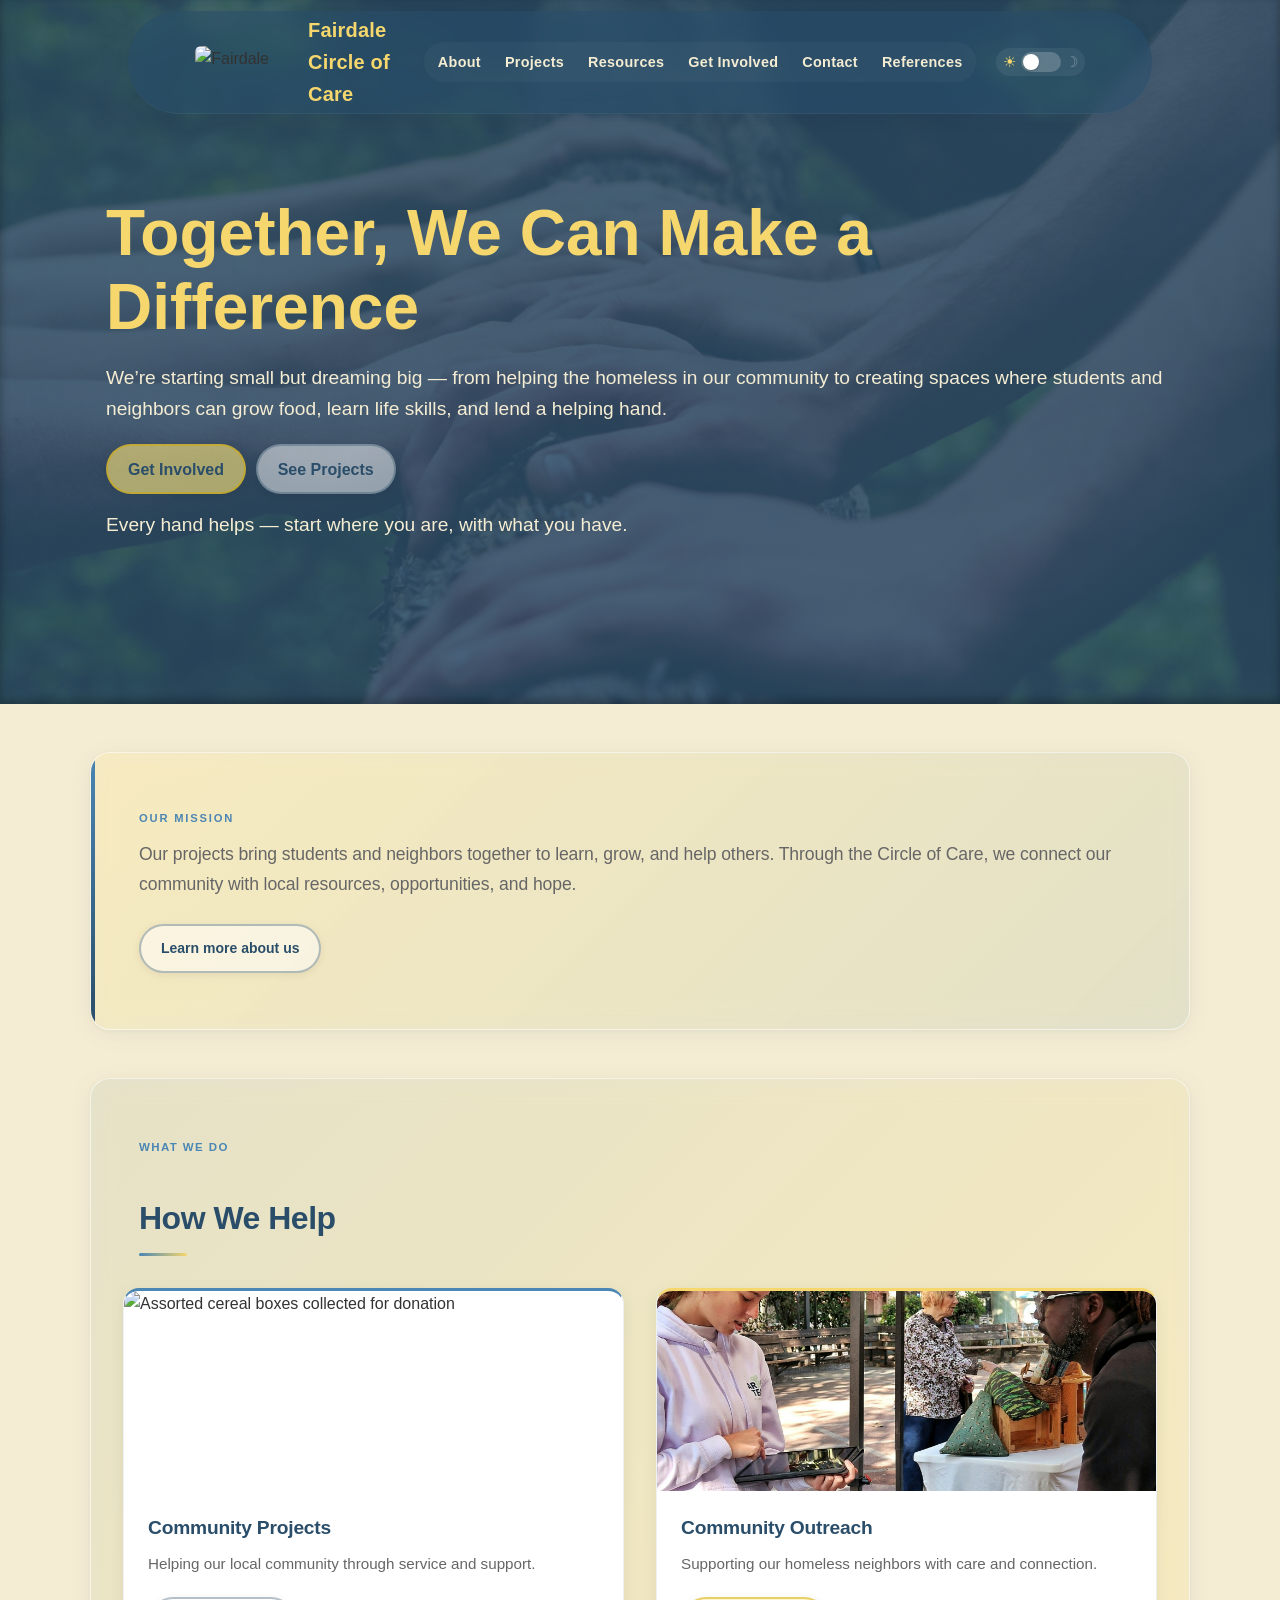
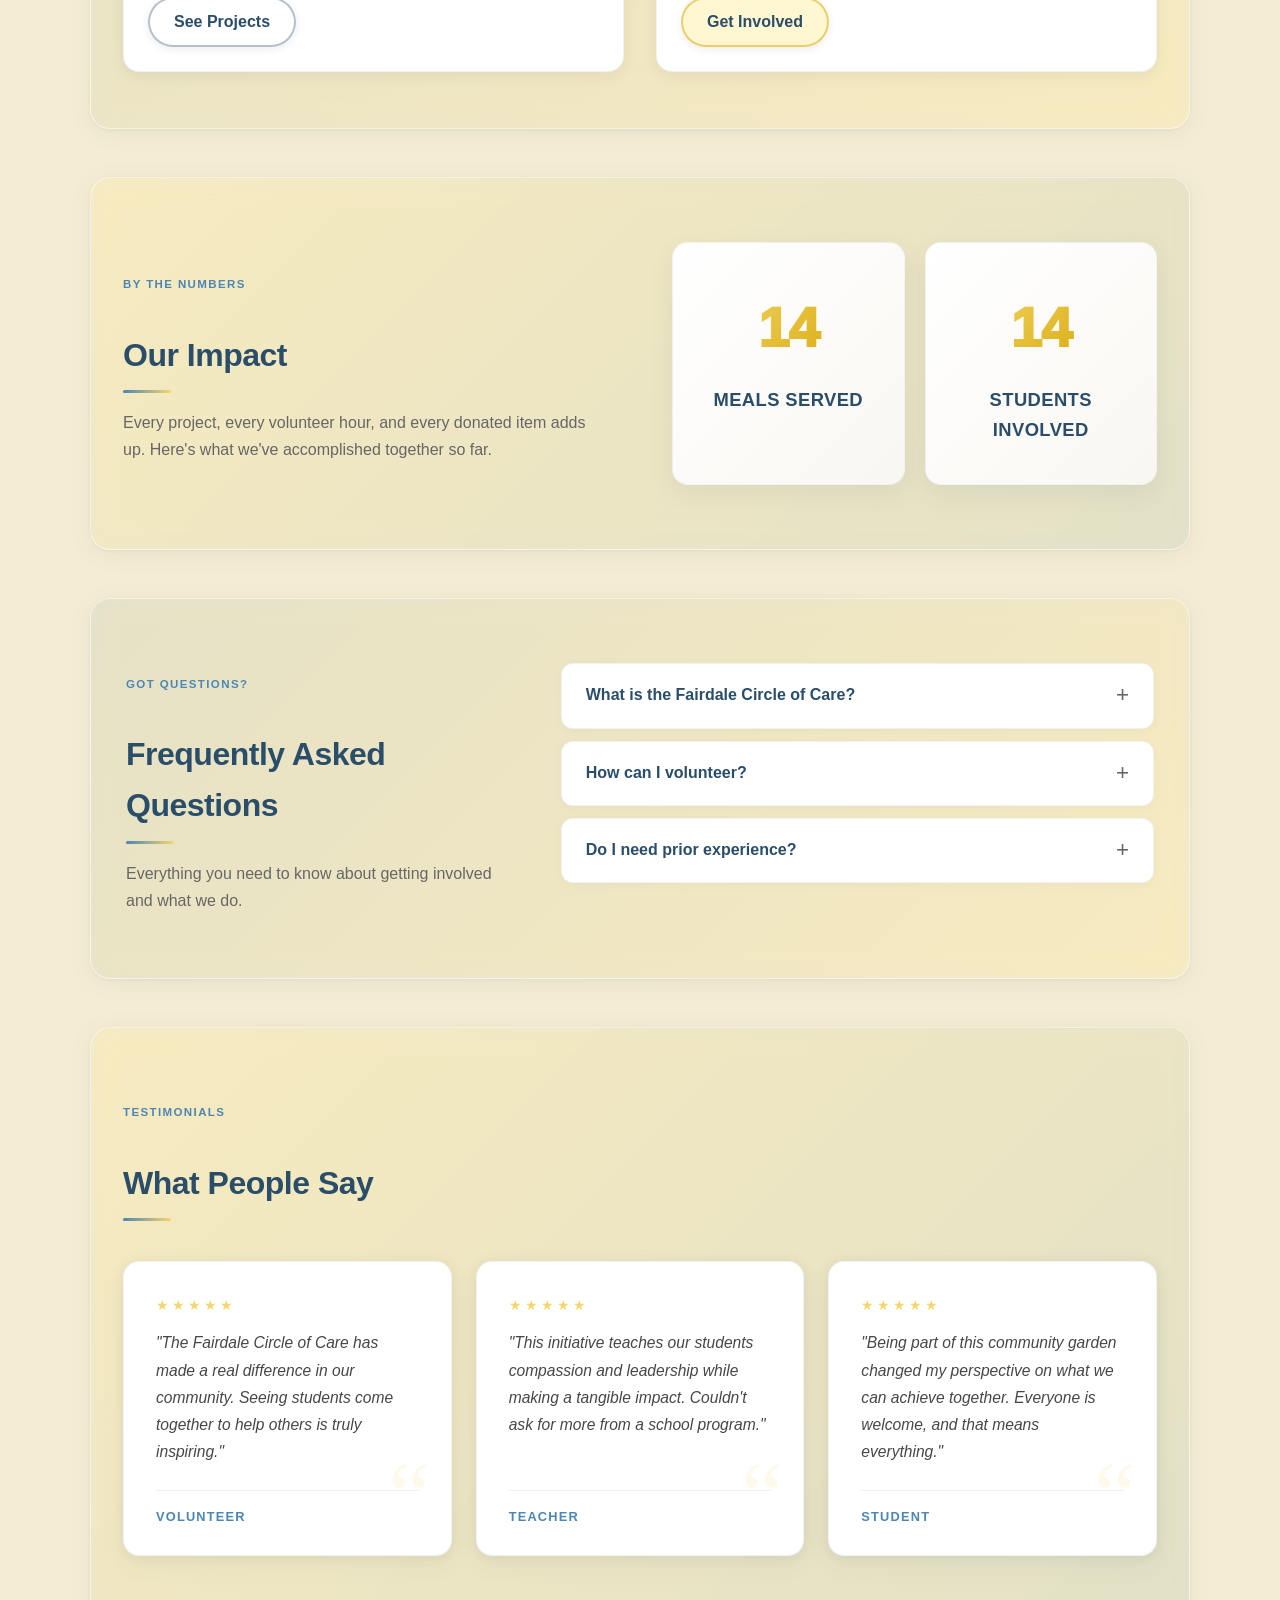
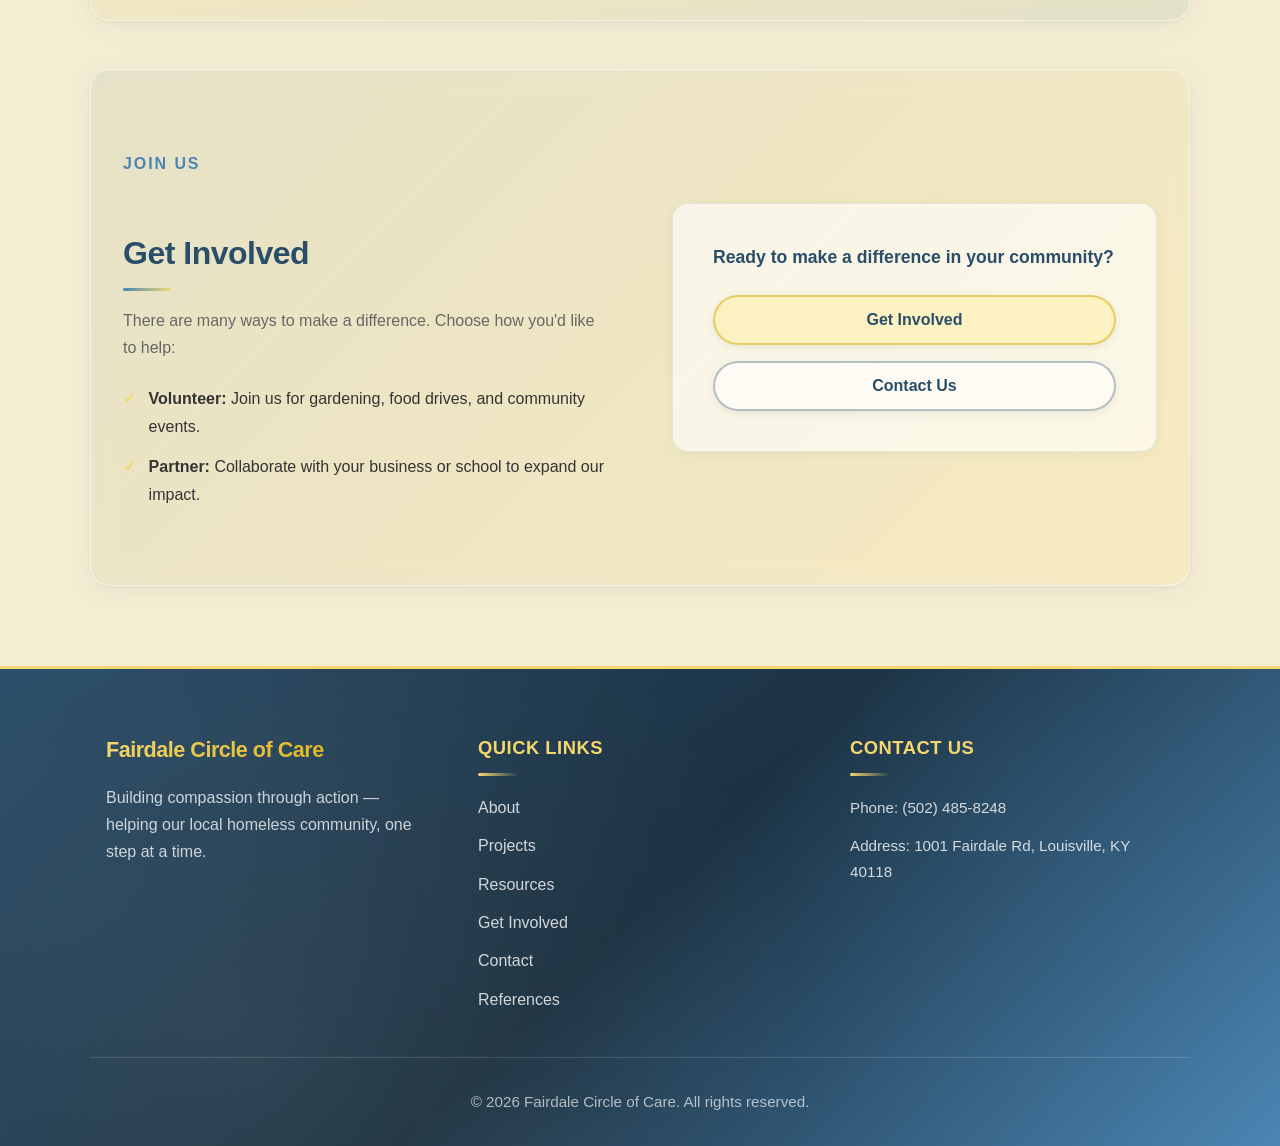
==== commit fb96b358: "update website" ====
--- a/index.html
+++ b/index.html
@@ -39,6 +39,7 @@
                     <li><a href="resources.html">Resources</a></li>
                     <li><a href="get-involved.html">Get Involved</a></li>
                     <li><a href="contact.html">Contact</a></li>
+                    <li><a href="references.html">References</a></li>
                 </ul>
             </nav>
             <label class="theme-switch" aria-label="Toggle dark mode">
@@ -74,9 +75,7 @@
                 <p>Our projects bring students and neighbors together to learn, grow, and help others. Through the Circle of Care, we connect our community with local resources, opportunities, and hope.</p>
                 <a class="btn btn-secondary mission-btn" href="about.html">Learn more about us</a>
             </div>
-            <div class="mission-image">
-                <img src="images/IMG_8258.jpg" alt="Students holding donated food items for the community" />
-            </div>
+
         </div>
     <section class="efforts-section">
         <div class="container efforts-header reveal">
@@ -94,7 +93,7 @@
             </div>
             <div class="card reveal" id="commCard">
                 <div class="card-image">
-                    <img src="images/IMG_8388.JPG" alt="Students posing with boxes of donated items" />
+                    <img src="images/alba-calbeto-ILX99gSUMv0-unsplash.jpg" alt="Image example of community outreach" />
                 </div>
                 <h3>Community Outreach</h3>
                 <p>Supporting our homeless neighbors with care and connection.</p>
@@ -167,17 +166,17 @@
           <div class="testimonial-card reveal">
             <div class="testimonial-stars">★★★★★</div>
             <p class="testimonial-text">"The Fairdale Circle of Care has made a real difference in our community. Seeing students come together to help others is truly inspiring."</p>
-            <p class="testimonial-author">VOLUNTEER: MUSSA OMARR</p>
+            <p class="testimonial-author">VOLUNTEER</p>
           </div>
           <div class="testimonial-card reveal">
             <div class="testimonial-stars">★★★★★</div>
             <p class="testimonial-text">"This initiative teaches our students compassion and leadership while making a tangible impact. Couldn't ask for more from a school program."</p>
-            <p class="testimonial-author">TEACHER: KATE ADAMS</p>
+            <p class="testimonial-author">TEACHER</p>
           </div>
           <div class="testimonial-card reveal">
             <div class="testimonial-stars">★★★★★</div>
             <p class="testimonial-text">"Being part of this community garden changed my perspective on what we can achieve together. Everyone is welcome, and that means everything."</p>
-            <p class="testimonial-author">STUDENT: MAKAI GREEN</p>
+            <p class="testimonial-author">STUDENT</p>
           </div>
         </div>
       </div>
@@ -217,19 +216,20 @@
           <ul>
             <li><a href="about.html">About</a></li>
             <li><a href="projects.html">Projects</a></li>
+            <li><a href="resources.html">Resources</a></li>
             <li><a href="get-involved.html">Get Involved</a></li>
             <li><a href="contact.html">Contact</a></li>
+            <li><a href="references.html">References</a></li>
           </ul>
         </div>
         <div class="footer-contact">
           <h4>Contact Us</h4>
-          <p>Email: <a href="mailto:dhara.patel@stu.jefferson.kyschools.us">dhara.patel@stu.jefferson.kyschools.us</a></p>
           <p>Phone: <a href="tel:+15024858248">(502) 485-8248</a></p>
           <p>Address: 1001 Fairdale Rd, Louisville, KY 40118</p>
         </div>
       </div>
       <div class="footer-bottom">
-        <p>&copy; 2025 Fairdale Circle of Care. All rights reserved.</p>
+        <p>&copy; 2026 Fairdale Circle of Care. All rights reserved.</p>
       </div>
     </footer>
 
--- a/style.css
+++ b/style.css
@@ -19,8 +19,12 @@
 
 /* Dark Mode Color Scheme */
 [data-theme="dark"] {
-  --bg-color: #121212;
-  --text-color: #ffffff;
+  --bg-color: #1a1a2e;
+  --text-color: #e0e0e0;
+  --text: #e0e0e0;
+  --gray: #a0a0a0;
+  --deep-blue: #7ab3d4;
+  --sky: #8ec5e6;
   --section-a: linear-gradient(135deg, rgba(75,134,180,0.18) 0%, rgba(212,168,78,0.10) 100%);
   --section-b: linear-gradient(135deg, rgba(212,168,78,0.10) 0%, rgba(75,134,180,0.18) 100%);
   --section-border: rgba(255,255,255,0.07);
@@ -86,14 +90,14 @@
   transform: translateX(-50%);
   width: 60%;
   z-index: 1000;
-  padding: 0.3rem 0;
+  padding: 0.18rem 0;
   background: rgba(42, 77, 105, 0.55); /* thin glass */
   backdrop-filter: blur(8px) saturate(120%);
   -webkit-backdrop-filter: blur(8px) saturate(120%);
   border-bottom: 1px solid rgba(255,255,255,0.05);
   transition: background 240ms ease, box-shadow 240ms ease, transform 240ms ease;
   box-shadow: 0 6px 18px rgba(11, 24, 35, 0.06);
-  margin-top: 0.9rem;
+  margin-top: 0.7rem;
   border-radius: 5rem;
 }
 
@@ -155,12 +159,12 @@
   display: flex;
   align-items: center;
   justify-content: space-between;
-  gap: 1rem;
+  gap: 0.75rem;
   max-width: 1100px;
   margin: 0 auto;
   width: 90%;
   padding: 0 1rem;
-  min-height: 64px;
+  min-height: 56px;
 }
 
 
@@ -215,7 +219,7 @@
   display: flex;
   gap: 0.2rem;
   margin: 0;
-  padding: 0.3rem;
+  padding: 0.22rem;
   align-items: center;
   background: rgba(255,255,255,0.03);
   border-radius: 999px;
@@ -234,7 +238,7 @@
   font-weight: 700;
   letter-spacing: 0.3px;
   font-size: 0.9rem;
-  padding: 0.4rem 0.75rem;
+  padding: 0.32rem 0.65rem;
   border-radius: 999px;
   transition: background 160ms ease, transform 160ms ease, box-shadow 160ms ease;
   backdrop-filter: none;
@@ -262,7 +266,7 @@
 /* primary CTA inside nav */
 .site-nav a.primary {
   background: linear-gradient(180deg, #ffe87c, #d4a500);
-  color: var(--deep-blue);
+  color: #2a4d69;
   box-shadow: 0 6px 0 rgba(183,139,0,0.9), 0 10px 20px rgba(0,0,0,0.12);
   font-weight: 800;
 }
@@ -329,9 +333,9 @@
 .theme-switch {
   display: flex;
   align-items: center;
-  gap: 0.35rem;
+  gap: 0.3rem;
   cursor: pointer;
-  padding: 0.35rem 0.5rem;
+  padding: 0.25rem 0.4rem;
   border-radius: 999px;
   background: rgba(255, 255, 255, 0.06);
   transition: background 0.2s ease;
@@ -351,7 +355,7 @@
 }
 
 .theme-icon {
-  font-size: 1rem;
+  font-size: 0.95rem;
   line-height: 1;
   opacity: 0.7;
   transition: opacity 0.2s ease;
@@ -370,8 +374,8 @@
 
 .slider {
   position: relative;
-  width: 44px;
-  height: 22px;
+  width: 40px;
+  height: 20px;
   background: rgba(255, 255, 255, 0.2);
   border-radius: 999px;
   transition: background 0.2s ease;
@@ -384,8 +388,8 @@
 .slider::before {
   content: '';
   position: absolute;
-  width: 18px;
-  height: 18px;
+  width: 16px;
+  height: 16px;
   background: white;
   border-radius: 50%;
   top: 2px;
@@ -395,7 +399,7 @@
 }
 
 .theme-checkbox:checked ~ .slider::before {
-  transform: translateX(22px);
+  transform: translateX(20px);
 }
 
 
@@ -408,7 +412,7 @@
     margin-top: 0;
     transform: none;
     border-radius: 0px;
-    padding: 0.6rem 1rem;
+    padding: 0.5rem 0.9rem;
     background: rgba(42, 77, 105, 0.75);
     backdrop-filter: blur(12px) saturate(150%);
     -webkit-backdrop-filter: blur(12px) saturate(150%);
@@ -427,7 +431,7 @@
     padding: 0 1rem;
     justify-content: space-between;
     align-items: center;
-    min-height: 56px;
+    min-height: 52px;
   }
 
   /* ensure the theme-switch remains visible and aligned on small screens */
@@ -438,7 +442,7 @@
   /* Mobile nav panel — slides down from header */
   .site-nav {
     position: fixed;
-    top: 56px;
+    top: 52px;
     left: 0;
     right: 0;
     width: 100%;
@@ -487,8 +491,8 @@
     display: flex;
     align-items: center;
     width: 100%;
-    padding: 1.1rem 0.75rem;
-    font-size: 1.1rem;
+    padding: 0.95rem 0.75rem;
+    font-size: 1.05rem;
     font-weight: 700;
     color: rgba(255,255,255,0.92);
     border-radius: 0;
@@ -549,28 +553,60 @@
 
 /* hero section */
 .hero {
-  padding-top:8rem;
-  background:
+  padding:9rem 0;
+  background-image:
     linear-gradient(rgba(42, 77, 105, 0.8), rgba(42, 77, 105, 0.8)),
-    url("images/shane-rounce-DNkoNXQti3c-unsplash.jpg") center/cover no-repeat;
-  padding:9rem 0;
-  background-size:cover;
+    url("images/shane-rounce-DNkoNXQti3c-unsplash.jpg");
+  background-size: cover;
+  background-position: center;
+  background-repeat: no-repeat;
   color: var(--text);
   position: relative;
   box-shadow: inset 0 -4px 10px rgba(0,0,0,0.3);
 }
 
 
-html[data-theme="dark"] .hero {
-  background:
+html[data-theme="dark"] .hero:not(.hero-inner-page) {
+  background-image:
     linear-gradient(rgba(26, 42, 58, 0.9), rgba(26, 42, 58, 0.9)),
-    url("https://civicwell.org/wp-content/uploads/2013/07/feature-cultivating-community-gardens.jpg") center/cover no-repeat;
+    url("images/shane-rounce-DNkoNXQti3c-unsplash.jpg");
   background-size: cover;
+  background-position: center;
+}
+
+html[data-theme="dark"] .hero-about {
+  background-image:
+    linear-gradient(rgba(15, 30, 45, 0.85), rgba(15, 30, 45, 0.85)),
+    url("images/clay-banks-LjqARJaJotc-unsplash.jpg");
+}
+
+html[data-theme="dark"] .hero-projects {
+  background-image:
+    linear-gradient(rgba(15, 30, 45, 0.85), rgba(15, 30, 45, 0.85)),
+    url("images/joel-muniz-3k3l2brxmwQ-unsplash.jpg");
+}
+
+html[data-theme="dark"] .hero-resources {
+  background-image:
+    linear-gradient(rgba(15, 30, 45, 0.85), rgba(15, 30, 45, 0.85)),
+    url("images/victoria-kubiaki-emPsZ6MBCUs-unsplash.jpg");
+}
+
+html[data-theme="dark"] .hero-get-involved {
+  background-image:
+    linear-gradient(rgba(15, 30, 45, 0.85), rgba(15, 30, 45, 0.85)),
+    url("images/h-u-phu-6qt7cVSN6uc-unsplash.jpg");
+}
+
+html[data-theme="dark"] .hero-contact {
+  background-image:
+    linear-gradient(rgba(15, 30, 45, 0.85), rgba(15, 30, 45, 0.85)),
+    url("images/julian-hochgesang-Dkn8-zPIbwo-unsplash.jpg");
 }
 
 html[data-theme="dark"] body{
-  background-color: #2a2a2a;
-
+  background-color: #12192a;
+  color: var(--text);
 }
 
 /* hero inner layout */
@@ -890,7 +926,7 @@
 
 
 .logo img{ /* logo image styles */
-    height:36px;
+    height:32px;
     width:auto;
     display:block;
     border-radius: 6px;
@@ -3050,18 +3086,21 @@
     line-height: 1.5;
   }
   .site-header {
-    padding: 0.25rem 0;
+    padding: 0.18rem 0;
   }
   .header-inner {
     padding: 0 0.5rem;
-    min-height: 56px;
+    min-height: 52px;
   }
   .site-title {
     font-size: 0.95rem !important;
   }
   .site-nav a {
-    padding: 0.85rem 0.5rem !important;
-    font-size: 1rem !important;
+    padding: 0.75rem 0.5rem !important;
+    font-size: 0.98rem !important;
+  }
+  .site-nav {
+    top: 52px;
   }
   .hero {
     padding: 3.5rem 0.75rem 1rem !important;
@@ -3268,9 +3307,12 @@
     min-width: 40px !important;
   }
   .site-nav a {
-    padding: 0.85rem 0.5rem !important;
+    padding: 0.75rem 0.5rem !important;
     font-size: 1rem !important;
     margin-top: 0 !important;
+  }
+  .site-nav {
+    top: 50px;
   }
   .hero {
     padding: 4.5rem 0.5rem 2rem !important;
@@ -4566,8 +4608,8 @@
 .contact-form iframe {
   width: 100%;
   border: 0;
-  min-height: 1550px;
-  height: 1550px;
+  min-height: 1600px;
+  height: 1600px;
   border-radius: 10px;
   display: block;
   background: transparent;
